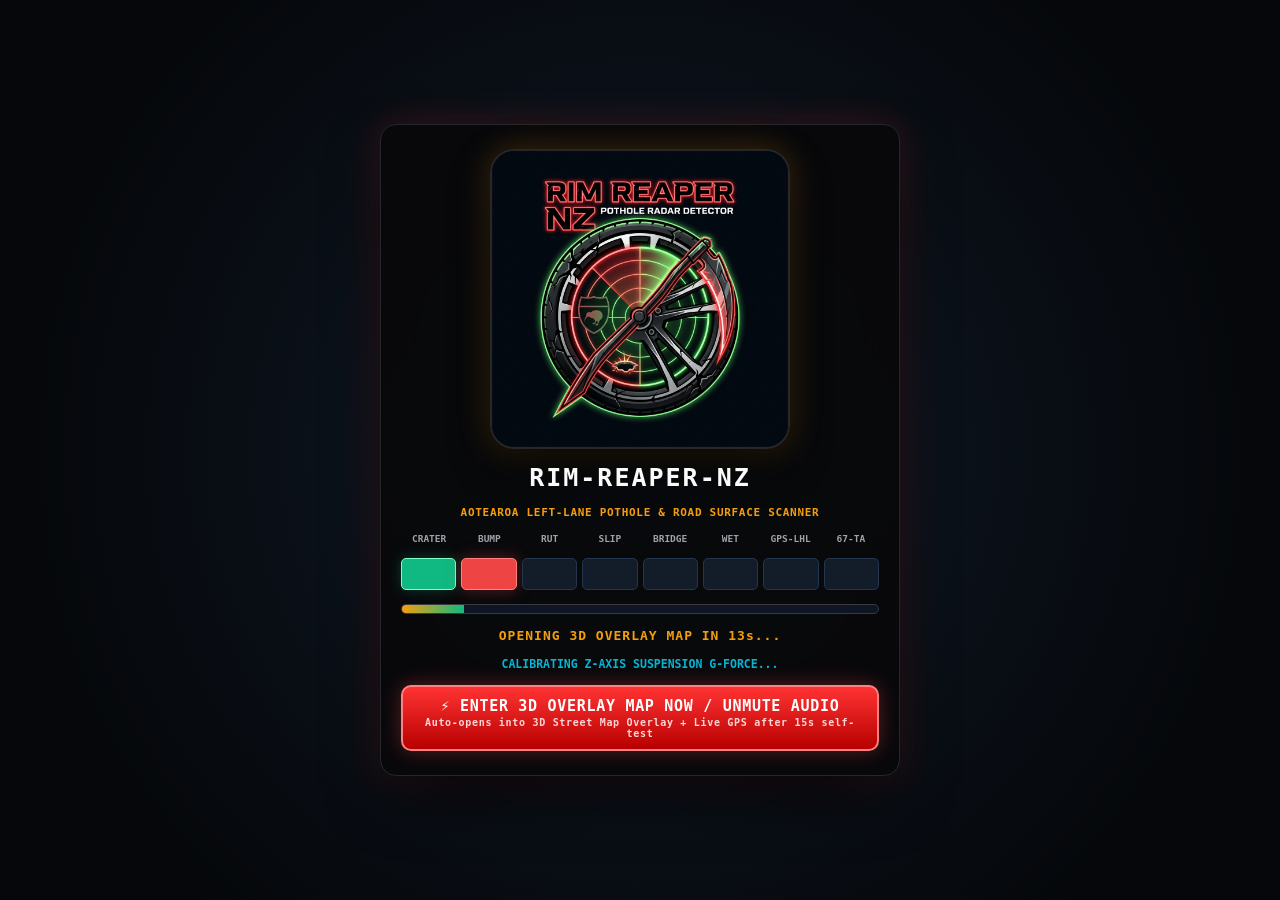
==== index.html @ 1e5f8c8e "Redesign: shadcn/ui theme, 3D street map overlay, enlarged splash logo, offline QR sharing, and Andr" ====
<!DOCTYPE html>
<html lang="en-NZ">
<head>
  <meta charset="UTF-8" />
  <meta name="viewport" content="width=device-width, initial-scale=1.0, maximum-scale=1.0, user-scalable=no, viewport-fit=cover" />
  <meta name="theme-color" content="#09090b" />
  <meta name="mobile-web-app-capable" content="yes" />
  <meta name="apple-mobile-web-app-capable" content="yes" />
  <meta name="apple-mobile-web-app-status-bar-style" content="black-translucent" />
  <meta name="format-detection" content="telephone=no" />
  <title>Rim-Reaper-NZ — NZ Pothole Radar Detector &amp; Council/NZTA Suite</title>
  <link rel="icon" type="image/jpeg" href="./logo.jpg" />
  <link rel="apple-touch-icon" href="./logo.jpg" />
  <link rel="manifest" href="./manifest.json" />
  <link rel="stylesheet" href="https://unpkg.com/leaflet@1.9.4/dist/leaflet.css" crossorigin="" />
  <link rel="stylesheet" href="./css/styles.css?v=2.2.0" />
</head>
<body>
  <!-- Hidden Rear Smartphone Camera Input for Instant Pothole Evidence Capture -->
  <input type="file" id="camera-file-input" accept="image/*" capture="environment" style="display:none;" />

  <!-- Floating Mobile Toast Notification -->
  <div id="floating-toast" class="floating-toast" role="status" aria-live="polite"></div>

  <!-- AUTOMATIC 15-SECOND POTHOLE SCANNER LOGO 1 SPLASH SCREEN & AUDIO BOOTUP -->
  <div id="boot-splash-screen" class="boot-splash-overlay" role="dialog" aria-label="Rim-Reaper-NZ Pothole Scanner Startup">
    <div class="boot-splash-card">
      <img id="splash-logo-img" src="./logo.jpg" alt="Rim-Reaper-NZ Splash Logo" class="boot-splash-logo" />
      <h1 class="boot-splash-title">RIM-REAPER-NZ</h1>
      <div class="boot-splash-sub">AOTEAROA LEFT-LANE POTHOLE &amp; ROAD SURFACE SCANNER</div>

      <div class="splash-channel-labels">
        <span>CRATER</span>
        <span>BUMP</span>
        <span>RUT</span>
        <span>SLIP</span>
        <span>BRIDGE</span>
        <span>WET</span>
        <span>GPS-LHL</span>
        <span>67-TA</span>
      </div>
      <div class="splash-led-bar">
        <div id="splash-seg-CRATER" class="splash-led-seg"></div>
        <div id="splash-seg-BUMP" class="splash-led-seg"></div>
        <div id="splash-seg-RUT" class="splash-led-seg"></div>
        <div id="splash-seg-SLIP" class="splash-led-seg"></div>
        <div id="splash-seg-BRIDGE" class="splash-led-seg"></div>
        <div id="splash-seg-WET" class="splash-led-seg"></div>
        <div id="splash-seg-GPS" class="splash-led-seg"></div>
        <div id="splash-seg-NZTA" class="splash-led-seg"></div>
      </div>

      <div class="splash-progress-track">
        <div id="splash-progress-fill" class="splash-progress-fill"></div>
      </div>
      <div id="splash-countdown-text" class="splash-countdown-text">OPENING 3D OVERLAY MAP IN 15s...</div>
      <div id="splash-status-text" class="splash-status-text">CHECKING RIM-BENDER CRATER SENSOR...</div>

      <button id="btn-splash-boot" type="button" class="btn-giant-log splash-boot-btn">
        <span>⚡ ENTER 3D OVERLAY MAP NOW / UNMUTE AUDIO</span>
        <span class="btn-giant-sub">Auto-opens into 3D Street Map Overlay + Live GPS after 15s self-test</span>
      </button>
    </div>
  </div>

  <!-- ⚙️ SETTINGS & CONTROLS BOTTOM SHEET (All Secondary Controls in ≤2 Taps) -->
  <div id="settings-sheet-modal" class="settings-sheet-modal" role="dialog" aria-label="Scanner Settings &amp; Telemetry">
    <div id="settings-sheet-backdrop" class="settings-sheet-backdrop"></div>
    <div class="settings-sheet-panel">
      <div class="card-header">
        <span class="card-title">⚙️ RIM-REAPER-NZ SETTINGS, SOUND &amp; TELEMETRY</span>
        <button id="btn-close-settings" class="btn btn-primary">✕ CLOSE</button>
      </div>

      <div class="settings-sheet-grid">
        <!-- 1. Sound, Haptics & Voice -->
        <div class="nz-lane-diagram">
          <span class="hud-metric-label" style="color:var(--accent-cyan);">SOUND, HAPTICS &amp; HANDS-FREE</span>
          <div class="control-row" style="flex-wrap:wrap;">
            <button id="btn-mute-audio" class="btn">🔊 AUDIO ON</button>
            <button id="btn-haptic-mode" class="btn">📳 HAPTIC+AUDIO</button>
            <button id="btn-voice-trigger" class="btn">🎙️ VOICE LOG</button>
            <button id="btn-boot-sweep" class="btn btn-amber">⚡ REPLAY BOOT</button>
          </div>
        </div>

        <!-- 2. Vehicle Profile, Wheel Track & Display Theme -->
        <div class="nz-lane-diagram">
          <span class="hud-metric-label" style="color:var(--accent-green);">VEHICLE, NZ LEFT-LANE TRACK &amp; DISPLAY</span>
          <div class="control-row">
            <select id="vehicle-profile-select" class="input-field" title="Vehicle Suspension Profile">
              <option value="Car">🚗 Standard Car (2.2G)</option>
              <option value="4WD/Ute">🛻 4WD / Dual-Cab Ute (2.6G)</option>
              <option value="Motorcycle/EV">🏍️ Motorcycle / EV (1.7G)</option>
              <option value="Heavy Truck">🚛 Heavy Truck / Camper (2.9G)</option>
            </select>
            <select id="theme-select" class="input-field" title="HUD Display Palette">
              <option value="default">🖥️ OLED Default</option>
              <option value="theme-night-red">🔴 Night-Vision Red</option>
              <option value="theme-amber-v1">🟠 Valentine-1 Amber</option>
              <option value="theme-colorblind">🔵 Colour-Blind Safe</option>
            </select>
          </div>
          <div class="wheel-track-selector">
            <button class="track-btn active" data-track="Left Wheel Track (Verge Side)">LEFT WHEEL (VERGE)</button>
            <button class="track-btn" data-track="Center Lane">CENTER TRACK</button>
            <button class="track-btn" data-track="Right Wheel Track (Centerline Side)">RIGHT WHEEL (LINE)</button>
          </div>
          <div class="control-row" style="justify-content:space-between;flex-wrap:wrap;font-size:11px;font-family:var(--font-mono);">
            <label class="nowrap"><input type="checkbox" id="chk-gravel-suppress" /> Suppress Gravel</label>
            <label class="nowrap"><input type="checkbox" id="chk-holiday-preset" /> Holiday Toll Preset</label>
            <button id="btn-copilot-toggle" class="btn">CO-PILOT: LOCKED</button>
            <button id="btn-lang-toggle" class="btn">🌐 EN / MĀORI</button>
          </div>
        </div>

        <!-- 3. Test Drive Simulator & Quick Defaults -->
        <div class="nz-lane-diagram">
          <span class="hud-metric-label" style="color:var(--accent-amber);">TEST MODE (NZ HIGHWAY SIMULATOR) &amp; LOG DEFAULTS</span>
          <div class="control-row">
            <select id="sim-corridor-select" class="input-field">
              <option value="SH1-DOME">SH1 Dome Valley (Swiss Cheese Cluster)</option>
              <option value="SH1-DESERT">SH1 Desert Road Summit (Southbound)</option>
              <option value="SH73-OTIRA">SH73 Otira Viaduct / Arthur’s Pass</option>
              <option value="SH2-REMUTAKA">SH2 Remutaka Hill Descent</option>
            </select>
            <button id="btn-sim-drive" class="btn btn-success">▶ SIMULATE NZ DRIVE</button>
          </div>
          <div class="control-row">
            <select id="quick-hazard-type" class="input-field">
              <option value="Pothole">Default: Pothole Crater</option>
              <option value="Slip / Washout / Dropout">Default: Slip / Dropout</option>
              <option value="Cycleway / Shoulder">Default: Cycleway / Shoulder</option>
              <option value="Bridge Deck Defect">Default: One-Lane / Bridge Deck</option>
            </select>
            <select id="quick-road-type" class="input-field">
              <option value="State Highway">State Highway (NZTA)</option>
              <option value="Local Sealed Road">Local Council Sealed</option>
              <option value="Bridge Deck">Bridge / Viaduct Deck</option>
              <option value="Unsealed Gravel Road">Unsealed Metal / Gravel</option>
            </select>
          </div>
          <label class="nowrap" style="font-size:11px;font-family:var(--font-mono);color:var(--accent-cyan);">
            <input type="checkbox" id="quick-wet-flag" checked /> 🌧️ Flag as Wet-Weather / Water-Filled Invisible Crater
          </label>
        </div>

        <!-- 4. Live Telemetry Readout & Session Stats -->
        <div class="nz-lane-diagram">
          <span class="hud-metric-label" style="color:var(--accent-green);">LIVE TELEMETRY &amp; SESSION STATS</span>
          <div class="telemetry-grid">
            <div class="hud-metric-box">
              <span class="hud-metric-label">SPEED / HEADING</span>
              <span class="hud-metric-value" style="font-size:14px;"><span id="sheet-speed-val">0 km/h</span> • <span id="sheet-heading-val">345° NNW</span></span>
            </div>
            <div class="hud-metric-box">
              <span class="hud-metric-label">WGS84 / G-FORCE</span>
              <span class="hud-metric-value" style="font-size:13px;"><span id="sheet-coords-val">-36.8485, 174.7633</span> (<span id="sheet-gforce-val">1.00 G</span>)</span>
            </div>
            <div class="hud-metric-box">
              <span class="hud-metric-label">CORRIDOR &amp; RAMM</span>
              <span id="sheet-road-badge" class="hud-metric-value" style="font-size:12px;color:var(--accent-cyan);">Locating...</span>
            </div>
            <div class="hud-metric-box">
              <span class="hud-metric-label">AUTHORITY</span>
              <span id="sheet-council-badge" class="hud-metric-value" style="font-size:12px;color:var(--accent-amber);">Waka Kotahi NZTA</span>
            </div>
          </div>
          <div class="telemetry-grid" style="grid-template-columns:repeat(3,1fr);">
            <div class="hud-metric-box">
              <span class="hud-metric-label">KM SCANNED</span>
              <span id="sheet-stat-km" class="hud-metric-value" style="font-size:14px;color:var(--accent-cyan);">428.6 km</span>
            </div>
            <div class="hud-metric-box">
              <span class="hud-metric-label">ACTIVE LOGS</span>
              <span id="sheet-stat-logged" class="hud-metric-value" style="font-size:14px;color:var(--accent-amber);">11</span>
            </div>
            <div class="hud-metric-box">
              <span class="hud-metric-label">FIXED</span>
              <span id="sheet-stat-fixed" class="hud-metric-value" style="font-size:14px;color:var(--accent-green);">1</span>
            </div>
          </div>
        </div>
      </div>
    </div>
  </div>

  <div class="app-shell">
    <!-- TOP HEADER BAR -->
    <header class="top-bar">
      <div class="brand-cluster">
        <img id="app-brand-logo" src="./logo.jpg" alt="Rim-Reaper-NZ Logo" class="brand-logo-img" />
        <div class="brand-title">RIM-REAPER-NZ</div>
      </div>

      <!-- Desktop Pothole Channel Matrix (>=1200px) -->
      <div class="band-matrix" aria-label="Pothole Scanner Hazard Channels">
        <span id="band-CRATER" class="band-pill active-danger">CRATER</span>
        <span id="band-BUMP" class="band-pill">BUMP</span>
        <span id="band-RUT" class="band-pill">RUT</span>
        <span id="band-SLIP" class="band-pill">SLIP</span>
        <span id="band-BRIDGE" class="band-pill">BRIDGE</span>
        <span id="band-WET" class="band-pill">WET</span>
        <span id="band-GPS" class="band-pill active-ok">GPS-LHL</span>
        <span id="band-NZTA" class="band-pill active-ok">NZTA/67TA</span>
        <span id="freeze-lock-badge" class="band-pill">UNLOCKED</span>
      </div>

      <div class="top-controls">
        <a id="btn-https-switch" href="https://mrmegatronix.github.io/Rim-Reaper-NZ/" class="btn btn-amber" style="display:none;text-decoration:none;" title="Switch to HTTPS for Live Mobile GPS">🔒 HTTPS GPS</a>
        <button id="btn-install-pwa" class="btn btn-success" style="display:none;" title="Install Rim-Reaper-NZ to Phone Home Screen">📲 INSTALL</button>
        <nav class="nav-tabs" role="tablist">
          <button id="tab-radar" class="nav-tab active" role="tab">1. DRIVE</button>
          <button id="tab-review" class="nav-tab" role="tab">2. LOG</button>
          <button id="tab-planner" class="nav-tab" role="tab">3. ROUTE</button>
          <button id="tab-council" class="nav-tab" role="tab">4. REPORT</button>
        </nav>
        <button id="btn-open-share" class="btn btn-amber" title="Share App via Offline QR Code">📲 SHARE</button>
        <button id="btn-open-settings" class="btn" title="Open Settings, Sound, Simulator &amp; Telemetry">⚙️</button>
        <div class="hud-clock live-clock-target" aria-label="Digital Clock">20<span class="blink-colon">:</span>00<span class="blink-colon">:</span>00</div>
      </div>
    </header>

    <!-- MAIN STAGE: 4 MODES (1. DRIVE, 2. LOG, 3. ROUTE, 4. REPORT) -->
    <main class="main-stage">
      <!-- ====================================================================
           VIEW 1: DRIVE (Minimal 3-Zone HUD by default; Side Panels on >=1200px)
           ==================================================================== -->
      <section id="view-radar" class="view-panel active-view" aria-label="Driving Radar Mode">
        <!-- Desktop Left Side Panel (>=1200px only) -->
        <div class="panel-card radar-side-panel">
          <div class="card-header">
            <span class="card-title">NZ LEFT-LANE TELEMETRY</span>
            <div class="speed-limit-disc" id="hud-speed-limit" title="Corridor Speed Limit">100</div>
          </div>

          <div class="telemetry-grid">
            <div class="hud-metric-box">
              <span class="hud-metric-label">GROUND SPEED (KM/H)</span>
              <span class="hud-metric-value" id="hud-speed-val" style="color:var(--accent-green);font-size:26px;">0</span>
            </div>
            <div class="hud-metric-box">
              <span class="hud-metric-label">COMPASS BEARING</span>
              <span class="hud-metric-value" id="hud-heading-val">345° NNW</span>
            </div>
            <div class="hud-metric-box">
              <span class="hud-metric-label">WGS84 GPS FIX</span>
              <span class="hud-metric-value" id="hud-coords-val" style="font-size:13px;">-36.8485, 174.7633</span>
            </div>
            <div class="hud-metric-box">
              <span class="hud-metric-label">Z-AXIS IMPULSE</span>
              <span class="hud-metric-value" id="hud-gforce-val" style="font-size:15px;color:var(--accent-amber);">1.00 G</span>
            </div>
          </div>

          <div class="nz-lane-diagram">
            <div class="control-row" style="justify-content:space-between;">
              <span class="hud-metric-label" style="color:var(--accent-green);">KEEP-LEFT NZ VECTOR</span>
              <span id="hud-lane-vector" class="status-pill stat-fixed">NNW-Bound Left-Hand Lane (LHL)</span>
            </div>
            <div class="carriageway-visual">
              <div class="lane-half lane-left-nz">
                <span>▲ NZ LEFT LANE (ACTIVE)</span>
                <span style="font-size:9px;opacity:0.85;">Alerts Armed (±45° Cone)</span>
              </div>
              <div class="lane-centerline"></div>
              <div class="lane-half lane-right-opposing">
                <span>▼ OPPOSING LANE</span>
                <span style="font-size:9px;">Auto-Filtered Out</span>
              </div>
            </div>
            <div class="hud-metric-label" id="hud-divided-flag" style="color:var(--accent-cyan);">
              SINGLE CARRIAGEWAY (±45° DIRECTIONAL FILTER ACTIVE)
            </div>
          </div>

          <div class="hud-metric-box">
            <span class="hud-metric-label">ACTIVE CORRIDOR &amp; RAMM STATION</span>
            <span class="hud-metric-value" id="hud-road-badge" style="font-size:13px;color:var(--accent-cyan);">Locating...</span>
            <span class="hud-metric-label" id="hud-council-badge" style="color:var(--accent-amber);margin-top:2px;">Waka Kotahi NZ Transport Agency</span>
          </div>
        </div>

        <!-- Center 3-Zone Driving HUD (Default Full Screen on Mobile & Tablet) -->
        <div class="radar-center-column">
          <!-- ZONE 1: Top Speed, Heading & Geiger Proximity Bar -->
          <div id="geiger-banner" class="geiger-alert-banner">
            <div class="geiger-top-row">
              <div class="control-row" style="gap:8px;min-width:0;">
                <span id="minimal-speed-pill" class="minimal-hud-speed"><span id="min-speed-num">0</span> <small>KM/H</small></span>
                <span id="minimal-heading-pill" class="minimal-hud-heading">345° NNW • LEFT LANE</span>
                <span id="geiger-zone-title" class="geiger-zone-title">POTHOLE SCANNER ACTIVE</span>
              </div>
              <span id="geiger-distance-readout" class="geiger-distance-readout">CLEAR</span>
            </div>
            <div class="geiger-bars">
              <div id="geiger-seg-1" class="geiger-seg lit-green"></div>
              <div id="geiger-seg-2" class="geiger-seg lit-green"></div>
              <div id="geiger-seg-3" class="geiger-seg"></div>
              <div id="geiger-seg-4" class="geiger-seg"></div>
              <div id="geiger-seg-5" class="geiger-seg"></div>
              <div id="geiger-seg-6" class="geiger-seg"></div>
              <div id="geiger-seg-7" class="geiger-seg"></div>
              <div id="geiger-seg-8" class="geiger-seg"></div>
              <div id="geiger-seg-9" class="geiger-seg"></div>
              <div id="geiger-seg-10" class="geiger-seg"></div>
            </div>
            <div class="control-row" style="justify-content:space-between;">
              <span id="geiger-detail-line" class="hud-metric-label" style="color:var(--text-secondary);">
                Scanning NZ Keep-Left Lane (±45° cone) • Opposite-lane potholes suppressed
              </span>
              <span id="hud-accuracy-val" class="hud-metric-label" style="color:var(--accent-green);">±4.1m</span>
            </div>
          </div>

          <!-- ZONE 2: Middle Interactive Map / 3D Lane with Single Location Bar + Corner View Toggle -->
          <div id="radar-display-split" class="radar-scope-wrapper mode-3d-overlay">
            <div id="map-device-location-bar" class="map-location-overlay" title="Tap to re-locate device GPS">
              <span id="map-loc-dot" class="loc-pulse-dot"></span>
              <span id="map-loc-text" class="nowrap">📍 LOCATING DEVICE...</span>
            </div>
            <button id="btn-cycle-view" class="btn btn-amber map-corner-toggle" title="Cycle 3D Overlay / Split / Map / 3D Lane">🎯 3D OVERLAY</button>

            <div id="radar-live-map" class="leaflet-hud-map" aria-label="Live NZ Pothole Road Map"></div>
            <div id="radar-canvas-pane" class="radar-canvas-pane">
              <canvas id="radar-canvas"></canvas>
            </div>

            <!-- 4-Second Pass-By Verification Banner -->
            <div id="passby-banner" class="passby-banner">
              <span id="passby-label" class="nowrap" style="font-family:var(--font-mono);font-size:12px;font-weight:800;color:var(--accent-cyan);">
                PASSING POTHOLE: STILL THERE OR FIXED?
              </span>
              <div class="control-row">
                <button id="btn-passby-still" class="btn btn-amber">⚠️ STILL THERE (+1)</button>
                <button id="btn-passby-fixed" class="btn btn-success">✅ FIXED</button>
              </div>
            </div>
          </div>

          <!-- ZONE 3: Bottom Giant 1-Tap Pothole Logger + Compact Action Strip -->
          <div class="one-tap-zone">
            <button id="btn-log-rim" class="btn-giant-log">
              <span id="btn-giant-title">💥 TAP TO LOG POTHOLE (LEFT LANE)</span>
              <span id="btn-giant-sub" class="btn-giant-sub">1.75s Reaction Lookback • Auto-Deduplicates ≤8m • NZ Left-Hand Lane</span>
            </button>
            <button id="btn-log-bump" class="btn-secondary-log" title="Log Moderate Bump / Rut">
              <span>⚠️ BUMP</span>
            </button>
            <button id="btn-log-slip" class="btn-secondary-log" style="color:var(--accent-cyan);border-color:var(--accent-cyan);" title="Log Slip / Washout / Dropout">
              <span>⛰️ SLIP</span>
            </button>
            <button id="btn-camera-hud" class="btn-secondary-log" style="color:var(--accent-green);border-color:var(--accent-green);" title="Snap Rear Camera Photo &amp; Log">
              <span>📷 PHOTO</span>
            </button>
            <button id="btn-drive-settings" class="btn-secondary-log" style="color:var(--text-primary);border-color:var(--border-bright);" title="Open Settings, Sim &amp; Sound">
              <span>⚙️ MORE</span>
            </button>
          </div>
        </div>

        <!-- Desktop Right Side Panel (>=1200px only) -->
        <div class="panel-card radar-side-panel">
          <div class="card-header">
            <span class="card-title">APPROACHING CORRIDOR FEED</span>
          </div>

          <div class="table-scroll">
            <table>
              <thead>
                <tr>
                  <th style="width:24%;">SEVERITY</th>
                  <th style="width:32%;">CORRIDOR</th>
                  <th style="width:18%;">TRACK</th>
                  <th style="width:13%;">DIST</th>
                  <th style="width:13%;">CONF</th>
                </tr>
              </thead>
              <tbody id="approaching-tbody"></tbody>
            </table>
          </div>

          <div class="telemetry-grid" style="grid-template-columns:repeat(3,1fr);">
            <div class="hud-metric-box">
              <span class="hud-metric-label">KM SCANNED</span>
              <span id="stat-km" class="hud-metric-value" style="font-size:14px;color:var(--accent-cyan);">428.6 km</span>
            </div>
            <div class="hud-metric-box">
              <span class="hud-metric-label">ACTIVE LOGS</span>
              <span id="stat-logged" class="hud-metric-value" style="font-size:14px;color:var(--accent-amber);">11</span>
            </div>
            <div class="hud-metric-box">
              <span class="hud-metric-label">FIXED</span>
              <span id="stat-fixed" class="hud-metric-value" style="font-size:14px;color:var(--accent-green);">1</span>
            </div>
          </div>
        </div>
      </section>

      <!-- ====================================================================
           VIEW 2: LOG (Interactive NZ Map, SLA Table, Photo Sizing & Manual Entry)
           ==================================================================== -->
      <section id="view-review" class="view-panel" aria-label="Review and Manual Input Mode">
        <div class="panel-card">
          <div class="card-header">
            <span class="card-title">NZ POTHOLE MAP &amp; COUNCIL SLA TRACKER</span>
            <select id="review-filter-select" class="input-field" style="width:185px;">
              <option value="ALL">Filter: All NZ Hazards</option>
              <option value="SH">Waka Kotahi State Highways</option>
              <option value="LOCAL">67 Local Councils Only</option>
              <option value="RIM">Rim Benders Only</option>
              <option value="UNREPORTED">Unreported Only</option>
            </select>
          </div>

          <div id="review-nz-map" class="secondary-leaflet-map" aria-label="New Zealand Hazard Review Map"></div>

          <div class="table-scroll">
            <table>
              <thead>
                <tr>
                  <th style="width:11%;">ID</th>
                  <th style="width:12%;">SEVERITY</th>
                  <th style="width:20%;">ROAD / SH</th>
                  <th style="width:18%;">NZ LEFT LANE</th>
                  <th style="width:13%;">RAMM RS/RP</th>
                  <th style="width:14%;">AUTHORITY</th>
                  <th style="width:12%;">SLA STATUS</th>
                  <th style="width:14%;">ACTION</th>
                </tr>
              </thead>
              <tbody id="review-table-body"></tbody>
            </table>
          </div>
        </div>

        <div class="panel-card">
          <div class="card-header">
            <span class="card-title">CAMERA EVIDENCE &amp; MANUAL ENTRY</span>
            <button id="btn-camera-review" class="btn btn-primary">📷 SNAP PHOTO</button>
          </div>

          <div id="review-photo-box" style="display:none;align-items:center;gap:10px;background:#08101a;padding:8px;border-radius:8px;border:1px solid var(--accent-cyan);">
            <img id="review-photo-preview" src="" alt="Captured Pothole Evidence" style="width:76px;height:56px;object-fit:cover;border-radius:6px;border:1px solid #fff;" />
            <div style="font-family:var(--font-mono);font-size:11px;color:var(--accent-green);">
              ✅ REAR CAMERA PHOTO ATTACHED
            </div>
          </div>

          <div class="nz-lane-diagram">
            <span class="hud-metric-label" style="color:var(--accent-amber);">PHOTO REFERENCE SCALE ESTIMATOR</span>
            <div class="control-row">
              <select id="scale-ref-type" class="input-field">
                <option value="100">NZ White Edge Line Width (100 mm)</option>
                <option value="26.5">NZ $2 Coin Diameter (26.5 mm)</option>
                <option value="300">Size 10 Work Boot Length (300 mm)</option>
                <option value="215">215mm Car Tyre Tread Width</option>
              </select>
              <input id="scale-multiplier" type="number" step="0.5" value="6.0" class="input-field" style="width:95px;" title="Crater width as multiple of reference object" />
              <button id="btn-calc-scale" class="btn btn-amber">📏 ESTIMATE</button>
            </div>
          </div>

          <div class="telemetry-grid">
            <div>
              <label class="hud-metric-label">ROAD NAME OR STATE HIGHWAY</label>
              <input id="man-road" class="input-field" value="SH1 Waikato Expressway (Northbound)" />
            </div>
            <div>
              <label class="hud-metric-label">TRAVEL HEADING (0°–360°)</label>
              <input id="man-heading" type="number" class="input-field" value="340" />
            </div>
            <div>
              <label class="hud-metric-label">LATITUDE (CLICK MAP OR TYPE)</label>
              <input id="man-lat" type="number" step="0.0001" class="input-field" value="-37.5520" />
            </div>
            <div>
              <label class="hud-metric-label">LONGITUDE (CLICK MAP OR TYPE)</label>
              <input id="man-lon" type="number" step="0.0001" class="input-field" value="175.1540" />
            </div>
            <div>
              <label class="hud-metric-label">SEVERITY</label>
              <select id="man-severity" class="input-field">
                <option value="Rim Bender">Rim Bender (Critical)</option>
                <option value="Bump">Bump (Moderate)</option>
                <option value="Ding">Ding (Minor Seal Defect)</option>
              </select>
            </div>
            <div>
              <label class="hud-metric-label">HAZARD CATEGORY</label>
              <select id="man-type" class="input-field">
                <option value="Pothole">Pothole Crater</option>
                <option value="Slip / Washout / Dropout">Slip / Washout / Dropout</option>
                <option value="Cycleway / Shoulder">Cycleway / Shoulder Hazard</option>
                <option value="One-Lane Bridge Defect">One-Lane Bridge / Cattle Stop</option>
              </select>
            </div>
            <div>
              <label class="hud-metric-label">ESTIMATED DIAMETER (CM)</label>
              <input id="man-diam" type="number" class="input-field" value="60" />
            </div>
            <div>
              <label class="hud-metric-label">ESTIMATED DEPTH (CM)</label>
              <input id="man-depth" type="number" class="input-field" value="13" />
            </div>
          </div>

          <div>
            <label class="hud-metric-label">DEFECT DESCRIPTION &amp; LANDMARK NOTES</label>
            <input id="man-notes" class="input-field" value="Deep left wheel track blowout 150m north of culvert marker." />
          </div>

          <button id="btn-manual-save" class="btn btn-primary" style="padding:10px;">
            💾 SAVE HAZARD TO OFFLINE DB &amp; RESOLVE NZ COUNCIL / RAMM
          </button>
        </div>
      </section>

      <!-- ====================================================================
           VIEW 3: ROUTE (Trip Corridor Scanner & Dashcam .SRT Exporter)
           ==================================================================== -->
      <section id="view-planner" class="view-panel" aria-label="Trip Corridor Scanner">
        <div class="panel-card">
          <div class="card-header">
            <span class="card-title">NZ TRIP CORRIDOR SCANNER</span>
          </div>

          <div>
            <label class="hud-metric-label">ORIGIN TOWN / CITY (GAZETTEER)</label>
            <select id="trip-origin-select" class="input-field"></select>
          </div>

          <div>
            <label class="hud-metric-label">DESTINATION TOWN / CITY (GAZETTEER)</label>
            <select id="trip-dest-select" class="input-field"></select>
          </div>

          <button id="btn-scan-corridor" class="btn btn-primary" style="padding:10px;">
            🔍 SCAN ROUTE CORRIDOR FOR POTHOLES &amp; SLIPS
          </button>

          <div class="telemetry-grid">
            <div class="hud-metric-box">
              <span class="hud-metric-label">CORRIDOR VECTOR</span>
              <span id="trip-summary-dist" class="hud-metric-value" style="font-size:15px;">134.2 km (SSE)</span>
            </div>
            <div class="hud-metric-box">
              <span class="hud-metric-label">TOTAL HAZARDS</span>
              <span id="trip-summary-total" class="hud-metric-value" style="font-size:15px;color:var(--accent-amber);">4 Hazards</span>
            </div>
            <div class="hud-metric-box">
              <span class="hud-metric-label">CRITICAL CRATERS</span>
              <span id="trip-summary-rim" class="hud-metric-value" style="font-size:15px;color:var(--accent-red);">2 Rim Benders</span>
            </div>
            <div class="hud-metric-box">
              <span class="hud-metric-label">SLIPS / WASHOUTS</span>
              <span id="trip-summary-slips" class="hud-metric-value" style="font-size:15px;color:var(--accent-cyan);">0 Slips</span>
            </div>
          </div>

          <div class="nz-lane-diagram">
            <span class="hud-metric-label" style="color:var(--accent-cyan);">DASHCAM CLIP SUBTITLE OVERLAY (.SRT)</span>
            <button id="btn-export-srt" class="btn btn-success">🎬 EXPORT DASHCAM .SRT SUBTITLE FILE</button>
          </div>
        </div>

        <div class="panel-card">
          <div class="card-header">
            <span class="card-title">TRIP ROUTE CORRIDOR MAP &amp; HAZARD LIST</span>
          </div>

          <div id="planner-nz-map" class="secondary-leaflet-map" aria-label="New Zealand Trip Corridor Map"></div>

          <div class="table-scroll">
            <table>
              <thead>
                <tr>
                  <th style="width:13%;">ID</th>
                  <th style="width:14%;">SEVERITY</th>
                  <th style="width:16%;">CATEGORY</th>
                  <th style="width:23%;">CORRIDOR</th>
                  <th style="width:16%;">NZ LANE SIDE</th>
                  <th style="width:10%;">RAMM</th>
                  <th style="width:8%;">WEATHER</th>
                </tr>
              </thead>
              <tbody id="trip-corridor-tbody"></tbody>
            </table>
          </div>
        </div>
      </section>

      <!-- ====================================================================
           VIEW 4: REPORT (Council/NZTA Email, Claim, OIA, Share & Export Menu)
           ==================================================================== -->
      <section id="view-council" class="view-panel" aria-label="NZ Council and NZTA Export Suite">
        <div class="panel-card">
          <div class="card-header" style="flex-wrap:wrap;">
            <span class="card-title">COUNCIL / NZTA / CLAIM / OIA</span>
            <div class="segmented-control">
              <button class="btn btn-doc-mode active" data-mode="email">📧 Email</button>
              <button class="btn btn-doc-mode" data-mode="claim">🛞 Claim</button>
              <button class="btn btn-doc-mode" data-mode="oia">⚖️ OIA</button>
              <button class="btn btn-doc-mode" data-mode="snap">📱 Snap</button>
            </div>
          </div>

          <pre id="council-export-preview" class="export-preview"></pre>

          <div class="control-row" style="justify-content:space-between;flex-wrap:wrap;">
            <div class="control-row">
              <button id="btn-native-share" class="btn btn-amber">📲 SHARE / COPY</button>
              <button id="btn-send-mailto" class="btn btn-primary">✉️ EMAIL COUNCIL</button>
            </div>
            <details class="export-dropdown">
              <summary class="btn btn-success">⬇ EXPORT DATA ▾</summary>
              <div class="export-dropdown-menu">
                <button id="btn-export-csv" class="btn">📊 Council / NZTA CSV</button>
                <button id="btn-export-geojson" class="btn">🗺️ GIS GeoJSON</button>
                <button id="btn-export-srt-report" class="btn">🎬 Dashcam .SRT</button>
                <button id="btn-backup-db" class="btn">🔐 Offline DB Backup</button>
              </div>
            </details>
          </div>
        </div>

        <!-- Dedicated Offline QR Code Share Card -->
        <div class="panel-card qr-share-card">
          <div class="card-header" style="flex-wrap:wrap;">
            <span class="card-title">📲 SCAN &amp; SHARE RIM-REAPER-NZ (OFFLINE QR CODES)</span>
            <div class="segmented-control" id="qr-target-tabs">
              <button class="btn btn-qr-target active" data-target="pwa">📱 Live App PWA</button>
              <button class="btn btn-qr-target" data-target="remote">🕹️ Passenger Remote</button>
              <button class="btn btn-qr-target" data-target="lan">🌐 Local WiFi / LAN</button>
              <button class="btn btn-qr-target" data-target="repo">💻 GitHub Repo</button>
            </div>
          </div>
          <div class="qr-box-container">
            <div id="qr-code-box" class="qr-code-display"></div>
            <div id="qr-link-text" class="qr-link-readout">https://mrmegatronix.github.io/Rim-Reaper-NZ/</div>
            <div class="control-row" style="flex-wrap:wrap;justify-content:center;gap:8px;">
              <button id="btn-copy-qr-link" class="btn btn-primary">📋 COPY LINK</button>
              <button id="btn-native-share-app" class="btn btn-amber">📲 SHARE APP</button>
            </div>
          </div>
        </div>

        <div class="panel-card">
          <div class="card-header">
            <span class="card-title">NZ COUNCIL &amp; WAKA KOTAHI ACCOUNTABILITY LEAGUE TABLE</span>
          </div>
          <div class="table-scroll">
            <table>
              <thead>
                <tr>
                  <th style="width:8%;">RANK</th>
                  <th style="width:30%;">AUTHORITY (NZTA / 67 COUNCILS)</th>
                  <th style="width:22%;">CONTRACTOR</th>
                  <th style="width:10%;">OPEN</th>
                  <th style="width:10%;">CRIT</th>
                  <th style="width:10%;">FIXED</th>
                  <th style="width:10%;">SLA</th>
                </tr>
              </thead>
              <tbody id="league-table-body"></tbody>
            </table>
          </div>
        </div>
      </section>
    </main>

    <!-- FOOTER STATUS & KEYBOARD NAVIGATION BAR -->
    <footer class="footer-bar">
      <div id="footer-status-msg" class="nowrap">
        SYSTEM READY • 100% OFFLINE PWA • 67 NZ COUNCILS + WAKA KOTAHI NZTA RAMM LOADED
      </div>
      <div class="kbd-hint">
        <span><kbd>←</kbd><kbd>→</kbd> View</span>
        <span><kbd>↑</kbd> Radar Home</span>
        <span><kbd>↓</kbd> Next Corridor</span>
        <span><kbd>Space</kbd> Pause</span>
        <span><kbd>1</kbd>-<kbd>9</kbd> Timer</span>
        <span><kbd>0</kbd> Freeze</span>
        <span><kbd>A</kbd> <a href="admin.html" target="_blank" style="color:var(--accent-cyan);text-decoration:none;">Ops Admin</a></span>
        <span><kbd>R</kbd> <a href="remote.html" target="_blank" style="color:var(--accent-amber);text-decoration:none;">Remote Co-Pilot</a></span>
      </div>
    </footer>
  </div>

  <!-- 📲 QUICK QR SHARE POPUP MODAL -->
  <div id="qr-share-modal" class="qr-modal" role="dialog" aria-label="Share App QR Code">
    <div id="qr-modal-backdrop" class="qr-modal-backdrop"></div>
    <div class="qr-modal-panel">
      <div class="card-header">
        <span class="card-title">📲 SHARE RIM-REAPER-NZ VIA QR CODE</span>
        <button id="btn-close-qr-modal" class="btn">✕</button>
      </div>
      <div class="segmented-control" id="modal-qr-tabs" style="width:100%;justify-content:center;">
        <button class="btn btn-modal-qr active" data-target="pwa">📱 PWA</button>
        <button class="btn btn-modal-qr" data-target="remote">🕹️ Remote</button>
        <button class="btn btn-modal-qr" data-target="lan">🌐 WiFi</button>
        <button class="btn btn-modal-qr" data-target="repo">💻 Repo</button>
      </div>
      <div class="qr-box-container">
        <div id="modal-qr-code-box" class="qr-code-display"></div>
        <div id="modal-qr-link-text" class="qr-link-readout">https://mrmegatronix.github.io/Rim-Reaper-NZ/</div>
        <div class="control-row" style="flex-wrap:wrap;justify-content:center;gap:8px;">
          <button id="btn-modal-copy-link" class="btn btn-primary">📋 COPY LINK</button>
          <button id="btn-modal-share-app" class="btn btn-amber">📲 SHARE LINK</button>
        </div>
      </div>
    </div>
  </div>

  <script src="https://unpkg.com/leaflet@1.9.4/dist/leaflet.js" crossorigin=""></script>
  <script src="./js/qrcode.min.js?v=2.2.0"></script>
  <script src="./js/nz-councils.js?v=2.2.0"></script>
  <script src="./js/db.js?v=2.2.0"></script>
  <script src="./js/audio-radar.js?v=2.2.0"></script>
  <script src="./js/geo-lane.js?v=2.2.0"></script>
  <script src="./js/ui-core.js?v=2.2.0"></script>
  <script src="./js/maps.js?v=2.2.0"></script>
  <script src="./js/drive.js?v=2.2.0"></script>
  <script src="./js/log.js?v=2.2.0"></script>
  <script src="./js/report.js?v=2.2.0"></script>
  <script src="./js/app.js?v=2.2.0"></script>
</body>
</html>
---- css/styles.css ----
/* ==========================================================================
   Rim-Reaper-NZ — Mobile-First + 1080p OLED HUD Stylesheet
   Rules Enforced:
   - Blinking clock colons (.blink-colon)
   - Zero text overspill or ugly line wrapping (nowrap + ellipsis)
   - Default minimal 3-zone Drive HUD; desktop side panels >= 1200px
   ========================================================================== */

:root {
  /* shadcn/ui zinc dark tokens */
  --background: 240 10% 3.9%;
  --foreground: 0 0% 98%;
  --card: 240 10% 3.9%;
  --card-foreground: 0 0% 98%;
  --popover: 240 10% 3.9%;
  --popover-foreground: 0 0% 98%;
  --primary: 0 0% 98%;
  --primary-foreground: 240 5.9% 10%;
  --secondary: 240 3.7% 15.9%;
  --secondary-foreground: 0 0% 98%;
  --muted: 240 3.7% 15.9%;
  --muted-foreground: 240 5% 64.9%;
  --accent: 240 3.7% 15.9%;
  --accent-foreground: 0 0% 98%;
  --destructive: 0 84.2% 60.2%;
  --destructive-foreground: 0 0% 98%;
  --border: 240 3.7% 15.9%;
  --input: 240 3.7% 15.9%;
  --ring: 240 4.9% 83.9%;
  --radius: 0.5rem;
  --radius-lg: 0.75rem;
  --radius-xl: 1rem;

  --bg-void: hsl(var(--background));
  --bg-panel: hsl(240 5.9% 6%);
  --bg-card: hsl(240 5.9% 10%);
  --bg-elevated: hsl(240 3.7% 15.9%);
  --border-dim: hsl(var(--border));
  --border-bright: hsl(240 3.7% 24%);

  --text-primary: hsl(var(--foreground));
  --text-secondary: hsl(var(--muted-foreground));
  --text-muted: hsl(240 5% 48%);

  /* High-visibility radar alert accents */
  --accent-red: #ef4444;
  --accent-red-glow: rgba(239, 68, 68, 0.35);
  --accent-amber: #f59e0b;
  --accent-amber-glow: rgba(245, 158, 11, 0.3);
  --accent-green: #10b981;
  --accent-green-glow: rgba(16, 185, 129, 0.28);
  --accent-cyan: #06b6d4;
  --accent-purple: #8b5cf6;

  --font-mono: 'JetBrains Mono', 'Fira Code', 'Consolas', monospace;
  --font-sans: 'Inter', -apple-system, BlinkMacSystemFont, 'Segoe UI', Roboto, sans-serif;
}

body.theme-night-red {
  --background: 0 100% 2%;
  --foreground: 0 100% 65%;
  --card: 0 90% 4%;
  --border: 0 80% 18%;
  --bg-void: #050000;
  --bg-panel: #0d0202;
  --bg-card: #160404;
  --bg-elevated: #210707;
  --border-dim: #3b0a0a;
  --border-bright: #661111;
  --text-primary: #ff3b3b;
  --text-secondary: #cc2929;
  --text-muted: #881818;
  --accent-green: #ff3b3b;
  --accent-cyan: #ff5555;
  --accent-amber: #ff2222;
}

body.theme-amber-v1 {
  --bg-void: #060400;
  --bg-panel: #100b02;
  --bg-card: #1a1204;
  --bg-elevated: #261a06;
  --border-dim: #45300b;
  --border-bright: #785312;
  --text-primary: #ffb700;
  --text-secondary: #d99b00;
  --text-muted: #8c6400;
  --accent-green: #ffb700;
  --accent-cyan: #ffd04d;
}

body.theme-colorblind {
  --accent-red: #ff5500;
  --accent-amber: #f0e442;
  --accent-green: #009e73;
  --accent-cyan: #56b4e9;
}

* {
  box-sizing: border-box;
  margin: 0;
  padding: 0;
}

html,
body {
  width: 100vw;
  height: 100dvh;
  overflow: hidden;
  overscroll-behavior: none;
  background-color: var(--bg-void);
  color: var(--text-primary);
  font-family: var(--font-sans);
  -webkit-font-smoothing: antialiased;
  user-select: none;
}

/* Mandatory Blinking Clock Colon Animation */
@keyframes colonBlink {
  0%, 49% { opacity: 1; }
  50%, 100% { opacity: 0.12; }
}

.blink-colon {
  display: inline-block;
  animation: colonBlink 1s steps(2, start) infinite;
  font-weight: 800;
  color: var(--accent-cyan);
  margin: 0 1px;
}

/* Prevent Ugly Text Wrapping Anywhere */
.nowrap,
.badge,
.hud-metric-label,
.hud-metric-value,
.band-pill,
.nav-tab,
.btn,
th,
td,
h1,
h2,
h3,
.status-pill,
.geiger-zone-title,
.geiger-distance-readout {
  white-space: nowrap;
  overflow: hidden;
  text-overflow: ellipsis;
}

/* Floating Mobile Toast */
.floating-toast {
  position: fixed;
  top: 56px;
  left: 50%;
  transform: translateX(-50%) translateY(-10px);
  background: rgba(11, 18, 28, 0.96);
  border: 1.5px solid var(--accent-amber);
  color: var(--accent-amber);
  font-family: var(--font-mono);
  font-size: 11.5px;
  font-weight: 800;
  padding: 7px 14px;
  border-radius: 8px;
  max-width: 92vw;
  white-space: nowrap;
  overflow: hidden;
  text-overflow: ellipsis;
  z-index: 4000;
  opacity: 0;
  pointer-events: none;
  transition: opacity 0.2s ease, transform 0.2s ease;
  box-shadow: 0 6px 24px rgba(0, 0, 0, 0.75);
}

.floating-toast.visible {
  opacity: 1;
  transform: translateX(-50%) translateY(0);
}

/* ==========================================================================
   Logo 1 Splash Screen & Hardware Pothole Scanner Self-Test Overlay
   ========================================================================== */
.boot-splash-overlay {
  position: fixed;
  inset: 0;
  width: 100vw;
  height: 100dvh;
  background: radial-gradient(circle at center, #111b29 0%, #05070a 80%);
  z-index: 9999;
  display: flex;
  align-items: center;
  justify-content: center;
  padding: 16px;
  transition: opacity 0.45s ease, visibility 0.45s ease;
}

.boot-splash-overlay.hidden-splash {
  opacity: 0;
  visibility: hidden;
  pointer-events: none;
}

.boot-splash-card {
  width: 100%;
  max-width: 520px;
  background: hsl(var(--card) / 0.95);
  backdrop-filter: blur(20px);
  -webkit-backdrop-filter: blur(20px);
  border: 1px solid hsl(var(--border));
  border-radius: var(--radius-xl);
  padding: 24px 20px;
  display: flex;
  flex-direction: column;
  align-items: center;
  gap: 14px;
  box-shadow: 0 25px 65px -15px rgba(0, 0, 0, 0.9), 0 0 40px rgba(239, 68, 68, 0.2);
  text-align: center;
}

.boot-splash-logo {
  width: clamp(210px, 58vw, 300px);
  height: clamp(210px, 58vw, 300px);
  border-radius: 24px;
  object-fit: cover;
  border: 2px solid hsl(var(--border));
  box-shadow: 0 16px 48px -12px rgba(0, 0, 0, 0.9), 0 0 32px rgba(245, 158, 11, 0.25);
  cursor: pointer;
  transition: transform 0.2s ease, box-shadow 0.2s ease;
}

.boot-splash-logo:active {
  transform: scale(0.97);
}

.boot-splash-title {
  font-family: var(--font-mono);
  font-size: 25px;
  font-weight: 900;
  letter-spacing: 2px;
  color: var(--text-primary);
}

.boot-splash-sub {
  font-family: var(--font-mono);
  font-size: 11px;
  font-weight: 800;
  color: var(--accent-amber);
  letter-spacing: 0.7px;
}

.splash-channel-labels {
  width: 100%;
  display: grid;
  grid-template-columns: repeat(8, 1fr);
  gap: 4px;
  font-family: var(--font-mono);
  font-size: 9.5px;
  font-weight: 800;
  color: var(--text-secondary);
  text-align: center;
}

.splash-led-bar {
  width: 100%;
  display: grid;
  grid-template-columns: repeat(8, 1fr);
  gap: 5px;
  height: 32px;
}

.splash-led-seg {
  height: 32px;
  border-radius: 5px;
  background: #131d2a;
  border: 1px solid #24364d;
  transition: all 0.1s ease;
}

.splash-led-seg.lit-sweep {
  background: var(--accent-amber);
  border-color: #ffe066;
  box-shadow: 0 0 14px var(--accent-amber-glow);
}

.splash-led-seg.lit-danger {
  background: var(--accent-red);
  border-color: #ff8080;
  box-shadow: 0 0 16px var(--accent-red-glow);
}

.splash-led-seg.lit-ok {
  background: var(--accent-green);
  border-color: #80ffc8;
  box-shadow: 0 0 14px var(--accent-green-glow);
}

.splash-progress-track {
  width: 100%;
  height: 10px;
  background: #0d1622;
  border: 1px solid var(--border-bright);
  border-radius: 99px;
  overflow: hidden;
}

.splash-progress-fill {
  height: 100%;
  width: 0%;
  background: linear-gradient(90deg, var(--accent-amber) 0%, var(--accent-green) 100%);
  transition: width 0.4s ease;
}

.splash-countdown-text {
  font-family: var(--font-mono);
  font-size: 13px;
  font-weight: 900;
  color: var(--accent-amber);
  letter-spacing: 1px;
}

.splash-status-text {
  font-family: var(--font-mono);
  font-size: 11.5px;
  font-weight: 800;
  color: var(--accent-cyan);
}

.splash-boot-btn {
  width: 100%;
  min-height: 62px;
}

/* ==========================================================================
   ⚙️ Settings Bottom Sheet Modal
   ========================================================================== */
.settings-sheet-modal {
  position: fixed;
  inset: 0;
  z-index: 3500;
  display: none;
  align-items: flex-end;
  justify-content: center;
}

.settings-sheet-modal.open {
  display: flex;
}

.settings-sheet-backdrop {
  position: absolute;
  inset: 0;
  background: rgba(3, 6, 10, 0.78);
  backdrop-filter: blur(3px);
}

.settings-sheet-panel {
  position: relative;
  z-index: 1;
  width: 100%;
  max-width: 820px;
  max-height: 86dvh;
  background: var(--bg-panel);
  border-top: 2px solid var(--accent-cyan);
  border-radius: 16px 16px 0 0;
  padding: 14px 16px calc(18px + env(safe-area-inset-bottom, 0px));
  display: flex;
  flex-direction: column;
  gap: 12px;
  overflow-y: auto;
  box-shadow: 0 -10px 40px rgba(0, 0, 0, 0.85);
}

.settings-sheet-grid {
  display: grid;
  grid-template-columns: 1fr;
  gap: 10px;
}

/* ==========================================================================
   App Shell & Header (Mobile-First)
   ========================================================================== */
.app-shell {
  display: flex;
  flex-direction: column;
  width: 100vw;
  height: 100dvh;
  max-height: 100dvh;
  overflow: hidden;
  padding-bottom: calc(56px + env(safe-area-inset-bottom, 0px));
}

.top-bar {
  display: flex;
  align-items: center;
  justify-content: space-between;
  height: 48px;
  flex-shrink: 0;
  padding: 4px 10px;
  gap: 8px;
  background: linear-gradient(90deg, #070b11 0%, #101926 50%, #070b11 100%);
  border-bottom: 1px solid var(--border-dim);
  z-index: 1200;
}

.brand-cluster {
  display: flex;
  align-items: center;
  gap: 8px;
  min-width: 0;
}

.brand-logo-img {
  width: 34px;
  height: 34px;
  border-radius: 8px;
  object-fit: cover;
  border: 1.5px solid var(--accent-red);
  flex-shrink: 0;
  box-shadow: 0 0 12px var(--accent-red-glow);
}

.brand-title {
  font-family: var(--font-mono);
  font-size: 14px;
  font-weight: 800;
  letter-spacing: 0.7px;
  color: var(--text-primary);
}

.brand-sub {
  font-size: 11px;
  color: var(--accent-amber);
  font-family: var(--font-mono);
  padding: 2px 7px;
  border-radius: 4px;
  background: rgba(255, 176, 0, 0.12);
  border: 1px solid rgba(255, 176, 0, 0.35);
}

.band-matrix,
.footer-bar {
  display: none;
}

.band-pill {
  padding: 4px 8px;
  border-radius: 4px;
  font-family: var(--font-mono);
  font-size: 11px;
  font-weight: 800;
  background: #0b111a;
  color: #384a62;
  border: 1px solid #182334;
}

.band-pill.active-band {
  color: #05070a;
  background: var(--accent-amber);
  border-color: #ffe066;
}

.band-pill.active-danger {
  color: #ffffff;
  background: var(--accent-red);
  border-color: #ff8080;
}

.band-pill.active-ok {
  color: #04120b;
  background: var(--accent-green);
  border-color: #7affc4;
}

.top-controls {
  display: flex;
  align-items: center;
  gap: 6px;
}

/* Fixed Bottom Thumb Tab Bar on Mobile/Tablet */
.nav-tabs {
  position: fixed;
  bottom: 0;
  left: 0;
  right: 0;
  width: 100vw;
  height: calc(56px + env(safe-area-inset-bottom, 0px));
  padding: 5px 8px calc(5px + env(safe-area-inset-bottom, 0px));
  background: rgba(7, 11, 17, 0.98);
  border-top: 2px solid var(--border-bright);
  display: grid;
  grid-template-columns: repeat(4, 1fr);
  gap: 6px;
  z-index: 1500;
  box-shadow: 0 -4px 20px rgba(0, 0, 0, 0.7);
}

.nav-tab {
  background: transparent;
  color: var(--text-secondary);
  border: none;
  padding: 8px 4px;
  border-radius: 6px;
  font-family: var(--font-mono);
  font-size: 11.5px;
  font-weight: 800;
  cursor: pointer;
  display: flex;
  align-items: center;
  justify-content: center;
}

.nav-tab.active {
  background: var(--accent-red);
  color: #ffffff;
  box-shadow: 0 0 10px var(--accent-red-glow);
}

.nav-tab.locked-tab {
  opacity: 0.4;
  cursor: not-allowed;
}

.hud-clock {
  font-family: var(--font-mono);
  font-size: 13px;
  font-weight: 800;
  padding: 4px 8px;
  background: #070b10;
  border: 1px solid var(--border-bright);
  border-radius: 6px;
  color: var(--text-primary);
  flex-shrink: 0;
}

/* ==========================================================================
   Main Stage & Views (Mobile-First Default Minimal HUD)
   ========================================================================== */
.main-stage {
  flex: 1 1 auto;
  min-height: 0;
  height: 100%;
  overflow-y: auto;
  overflow-x: hidden;
  -webkit-overflow-scrolling: touch;
  padding: 6px 8px 10px;
}

.view-panel {
  display: none;
  width: 100%;
  gap: 10px;
}

.view-panel.active-view {
  display: flex;
  flex-direction: column;
}

/* Mode 1 (Drive): 100% Locked Single-Screen 3-Zone Minimal HUD by Default */
#view-radar.active-view {
  height: 100%;
  min-height: 0;
  overflow: hidden;
}

/* Hide side panels by default (< 1200px) per Decision 3 */
.radar-side-panel {
  display: none;
}

.radar-center-column {
  flex: 1 1 auto;
  min-height: 0;
  height: 100%;
  display: grid;
  grid-template-rows: auto 1fr auto;
  gap: 6px;
}

.panel-card {
  background: var(--bg-panel);
  border: 1px solid var(--border-dim);
  border-radius: 10px;
  padding: 12px;
  display: flex;
  flex-direction: column;
  gap: 10px;
  min-width: 0;
}

.card-header {
  display: flex;
  align-items: center;
  justify-content: space-between;
  gap: 8px;
  padding-bottom: 8px;
  border-bottom: 1px solid var(--border-dim);
  flex-shrink: 0;
}

.card-title {
  font-family: var(--font-mono);
  font-size: 12px;
  font-weight: 800;
  text-transform: uppercase;
  letter-spacing: 0.7px;
  color: var(--accent-cyan);
}

/* ==========================================================================
   Zone 1: Geiger Proximity Bar & Speed / Heading Readout
   ========================================================================== */
.geiger-alert-banner {
  background: var(--bg-card);
  border: 2px solid var(--border-bright);
  border-radius: 10px;
  padding: 7px 10px;
  display: flex;
  flex-direction: column;
  gap: 5px;
}

.geiger-alert-banner.level-1,
.geiger-alert-banner.level-2 {
  border-color: var(--accent-amber);
  box-shadow: 0 0 16px var(--accent-amber-glow);
}

.geiger-alert-banner.level-3,
.geiger-alert-banner.level-4 {
  border-color: #ff6a00;
  box-shadow: 0 0 20px rgba(255, 106, 0, 0.35);
}

.geiger-alert-banner.level-5 {
  border-color: var(--accent-red);
  background: rgba(55, 6, 6, 0.9);
  box-shadow: 0 0 24px var(--accent-red-glow);
}

.geiger-top-row {
  display: flex;
  align-items: center;
  justify-content: space-between;
  gap: 6px;
}

.geiger-zone-title {
  font-family: var(--font-mono);
  font-size: 12px;
  font-weight: 900;
  color: var(--text-primary);
}

.geiger-distance-readout {
  font-family: var(--font-mono);
  font-size: 18px;
  font-weight: 900;
  color: var(--accent-amber);
  flex-shrink: 0;
}

.geiger-bars {
  display: grid;
  grid-template-columns: repeat(10, 1fr);
  gap: 5px;
  height: 26px;
}

.geiger-seg {
  background: #141e2b;
  border-radius: 4px;
  border: 1px solid #223247;
  height: 100%;
}

.geiger-seg.lit-green { background: var(--accent-green); box-shadow: 0 0 8px var(--accent-green-glow); }
.geiger-seg.lit-amber { background: var(--accent-amber); box-shadow: 0 0 8px var(--accent-amber-glow); }
.geiger-seg.lit-red { background: var(--accent-red); box-shadow: 0 0 10px var(--accent-red-glow); }

.minimal-hud-speed {
  display: inline-flex;
  align-items: baseline;
  gap: 3px;
  background: #060b12;
  border: 2px solid var(--accent-green);
  border-radius: 7px;
  padding: 2px 8px;
  font-family: var(--font-mono);
  font-size: 19px;
  font-weight: 900;
  color: var(--accent-green);
  flex-shrink: 0;
}

.minimal-hud-speed small {
  font-size: 9.5px;
  color: var(--text-secondary);
}

.minimal-hud-heading {
  display: inline-flex;
  align-items: center;
  background: rgba(0, 212, 255, 0.14);
  border: 1px solid var(--accent-cyan);
  border-radius: 6px;
  padding: 3px 7px;
  font-family: var(--font-mono);
  font-size: 11px;
  font-weight: 800;
  color: var(--accent-cyan);
  flex-shrink: 0;
}

/* ==========================================================================
   Zone 2: Map / 3D Lane Viewport + Location Overlay + Corner Toggle
   ========================================================================== */
.radar-scope-wrapper {
  position: relative;
  width: 100%;
  height: 100%;
  min-height: 180px;
  background: hsl(var(--card));
  border: 1px solid hsl(var(--border));
  border-radius: var(--radius-lg);
  overflow: hidden;
  display: grid;
}

.radar-scope-wrapper.mode-3d-overlay {
  display: block;
}

.radar-scope-wrapper.mode-3d-overlay .leaflet-hud-map {
  position: absolute;
  inset: 0;
  width: 100%;
  height: 100%;
  min-height: 0;
  z-index: 1;
  border-bottom: none;
}

.radar-scope-wrapper.mode-3d-overlay .radar-canvas-pane {
  position: absolute;
  inset: 0;
  width: 100%;
  height: 100%;
  min-height: 0;
  background: transparent;
  pointer-events: none;
  z-index: 20;
}

.radar-scope-wrapper.mode-map-only,
.radar-scope-wrapper.mode-scope-only {
  grid-template-columns: 1fr;
  grid-template-rows: 1fr;
}

.radar-scope-wrapper.mode-map-only .radar-canvas-pane,
.radar-scope-wrapper.mode-scope-only .leaflet-hud-map {
  display: none;
}

.radar-scope-wrapper.split-map-radar {
  grid-template-columns: 1fr;
  grid-template-rows: 1fr 1fr;
}

.radar-scope-wrapper.split-map-radar .leaflet-hud-map {
  border-bottom: 1.5px solid hsl(var(--border));
}

.leaflet-hud-map {
  width: 100%;
  height: 100%;
  min-height: 120px;
  background: hsl(var(--background));
  z-index: 1;
}

.radar-canvas-pane {
  position: relative;
  width: 100%;
  height: 100%;
  min-height: 120px;
  background: radial-gradient(circle at center, rgba(15, 23, 42, 0.4) 0%, rgba(9, 9, 11, 0.8) 85%);
}

#radar-canvas {
  width: 100%;
  height: 100%;
  display: block;
}

.secondary-leaflet-map {
  width: 100%;
  height: 250px;
  min-height: 220px;
  border-radius: var(--radius);
  border: 1px solid hsl(var(--border));
  background: hsl(var(--background));
  flex-shrink: 0;
  z-index: 1;
}

.leaflet-tile-pane {
  filter: invert(100%) hue-rotate(180deg) brightness(85%) contrast(96%) grayscale(30%);
}

.map-location-overlay {
  position: absolute;
  top: 8px;
  left: 8px;
  right: 98px;
  z-index: 600;
  background: rgba(6, 12, 20, 0.92);
  border: 1px solid var(--accent-green);
  border-radius: 6px;
  padding: 6px 10px;
  display: flex;
  align-items: center;
  gap: 7px;
  font-family: var(--font-mono);
  font-size: 11px;
  font-weight: 800;
  color: var(--accent-green);
  box-shadow: 0 3px 14px rgba(0, 0, 0, 0.65);
  cursor: pointer;
}

.map-corner-toggle {
  position: absolute;
  top: 8px;
  right: 8px;
  z-index: 600;
  min-height: 31px;
  box-shadow: 0 3px 14px rgba(0, 0, 0, 0.65);
}

.loc-pulse-dot {
  width: 9px;
  height: 9px;
  border-radius: 50%;
  background: var(--accent-green);
  box-shadow: 0 0 8px var(--accent-green);
  flex-shrink: 0;
  animation: colonBlink 1s infinite;
}

.passby-banner {
  position: absolute;
  bottom: 10px;
  left: 10px;
  right: 10px;
  background: rgba(12, 20, 32, 0.96);
  border: 2px solid var(--accent-cyan);
  border-radius: 8px;
  padding: 8px 10px;
  display: none;
  align-items: center;
  justify-content: space-between;
  gap: 8px;
  z-index: 620;
}

.passby-banner.visible {
  display: flex;
  flex-wrap: wrap;
}

/* ==========================================================================
   Zone 3: Streamlined 1-Tap Hazard Action Bar
   ========================================================================== */
.one-tap-zone {
  display: grid;
  grid-template-columns: repeat(4, 1fr);
  gap: 6px;
}

.btn-giant-log {
  grid-column: 1 / -1;
  background: linear-gradient(180deg, #ff3333 0%, #b80000 100%);
  color: #ffffff;
  border: 2px solid #ff8080;
  border-radius: 10px;
  padding: 10px 12px;
  min-height: 58px;
  font-family: var(--font-mono);
  font-size: 15px;
  font-weight: 900;
  letter-spacing: 0.7px;
  cursor: pointer;
  display: flex;
  flex-direction: column;
  align-items: center;
  justify-content: center;
  gap: 2px;
  box-shadow: 0 0 20px var(--accent-red-glow);
}

.btn-giant-log:active {
  transform: scale(0.98);
}

.btn-giant-sub {
  font-size: 10px;
  font-weight: 600;
  color: #ffd6d6;
}

.btn-secondary-log {
  background: linear-gradient(180deg, #212f45 0%, #131c2b 100%);
  color: var(--accent-amber);
  border: 1px solid var(--accent-amber);
  border-radius: 8px;
  padding: 8px 6px;
  min-height: 42px;
  font-family: var(--font-mono);
  font-size: 11.5px;
  font-weight: 800;
  cursor: pointer;
  display: flex;
  align-items: center;
  justify-content: center;
}

/* ==========================================================================
   Shared Components (Telemetry Grids, Tables, Buttons, Export Dropdown)
   ========================================================================== */
.telemetry-grid {
  display: grid;
  grid-template-columns: repeat(2, 1fr);
  gap: 8px;
}

.hud-metric-box {
  background: var(--bg-card);
  border: 1px solid var(--border-dim);
  border-radius: 7px;
  padding: 8px 10px;
  display: flex;
  flex-direction: column;
  gap: 2px;
  min-width: 0;
}

.hud-metric-label {
  font-size: 10px;
  font-family: var(--font-mono);
  color: var(--text-muted);
  text-transform: uppercase;
}

.hud-metric-value {
  font-size: 18px;
  font-family: var(--font-mono);
  font-weight: 900;
  color: var(--text-primary);
}

.speed-limit-disc {
  width: 42px;
  height: 42px;
  border-radius: 50%;
  background: #ffffff;
  color: #05070a;
  border: 5px solid #ff1e1e;
  display: inline-flex;
  align-items: center;
  justify-content: center;
  font-family: var(--font-mono);
  font-size: 14px;
  font-weight: 900;
  flex-shrink: 0;
}

.nz-lane-diagram {
  background: #090f17;
  border: 1px solid var(--border-bright);
  border-radius: 8px;
  padding: 9px 11px;
  display: flex;
  flex-direction: column;
  gap: 7px;
}

.carriageway-visual {
  display: grid;
  grid-template-columns: 1fr 6px 1fr;
  height: 44px;
  background: #17202b;
  border-radius: 5px;
  overflow: hidden;
  border: 1px solid #2b3c52;
}

.lane-half {
  display: flex;
  flex-direction: column;
  align-items: center;
  justify-content: center;
  font-family: var(--font-mono);
  font-size: 10.5px;
  font-weight: 700;
}

.lane-left-nz { background: rgba(0, 245, 140, 0.14); color: var(--accent-green); }
.lane-centerline {
  background: repeating-linear-gradient(to bottom, #ffb000 0px, #ffb000 8px, transparent 8px, transparent 14px);
}
.lane-right-opposing { background: rgba(255, 42, 42, 0.08); color: var(--text-muted); }

.wheel-track-selector {
  display: grid;
  grid-template-columns: repeat(3, 1fr);
  gap: 5px;
}

.track-btn {
  padding: 6px 4px;
  font-family: var(--font-mono);
  font-size: 10px;
  font-weight: 700;
  border-radius: 4px;
  background: var(--bg-card);
  color: var(--text-secondary);
  border: 1px solid var(--border-dim);
  cursor: pointer;
}

.track-btn.active {
  background: var(--accent-cyan);
  color: #041017;
  border-color: #ffffff;
}

.table-scroll {
  flex: 1;
  max-height: 300px;
  overflow-y: auto;
  overflow-x: auto;
  -webkit-overflow-scrolling: touch;
  border: 1px solid var(--border-dim);
  border-radius: 7px;
}

table {
  width: 100%;
  min-width: 540px;
  border-collapse: collapse;
  table-layout: fixed;
}

th,
td {
  padding: 7px 8px;
  text-align: left;
  font-size: 11.5px;
  border-bottom: 1px solid var(--border-dim);
}

th {
  background: #0d1520;
  color: var(--text-secondary);
  font-family: var(--font-mono);
  font-size: 10px;
  text-transform: uppercase;
  position: sticky;
  top: 0;
  z-index: 2;
}

.status-pill {
  display: inline-block;
  padding: 2px 7px;
  border-radius: 4px;
  font-family: var(--font-mono);
  font-size: 10px;
  font-weight: 800;
}

.sev-rim { background: rgba(255, 42, 42, 0.2); color: #ff6b6b; border: 1px solid var(--accent-red); }
.sev-bump { background: rgba(255, 176, 0, 0.2); color: #ffc44d; border: 1px solid var(--accent-amber); }
.sev-ding { background: rgba(0, 212, 255, 0.16); color: #6be4ff; border: 1px solid var(--accent-cyan); }
.stat-fixed { background: rgba(0, 245, 140, 0.18); color: var(--accent-green); border: 1px solid var(--accent-green); }

.control-row {
  display: flex;
  align-items: center;
  gap: 8px;
}

.input-field,
select.input-field,
textarea.input-field {
  background: #080d14;
  color: var(--text-primary);
  border: 1px solid var(--border-bright);
  border-radius: 5px;
  padding: 6px 9px;
  font-size: 12px;
  font-family: var(--font-mono);
  width: 100%;
  min-width: 0;
}

.btn {
  background: var(--bg-elevated);
  color: var(--text-primary);
  border: 1px solid var(--border-bright);
  border-radius: 5px;
  padding: 6px 11px;
  font-family: var(--font-mono);
  font-size: 11px;
  font-weight: 700;
  cursor: pointer;
  flex-shrink: 0;
}

.btn:hover { border-color: var(--accent-cyan); color: var(--accent-cyan); }
.btn-primary { background: var(--accent-red); color: #ffffff; border-color: #ff7373; }
.btn-success { background: rgba(0, 245, 140, 0.18); color: var(--accent-green); border-color: var(--accent-green); }
.btn-amber { background: rgba(255, 176, 0, 0.18); color: var(--accent-amber); border-color: var(--accent-amber); }

.segmented-control {
  display: inline-flex;
  background: #080c12;
  padding: 3px;
  border-radius: 6px;
  border: 1px solid var(--border-dim);
  gap: 4px;
}

.segmented-control .btn.active {
  background: var(--accent-cyan);
  color: #041017;
  border-color: #ffffff;
}

.export-dropdown {
  position: relative;
}

.export-dropdown summary {
  list-style: none;
}

.export-dropdown summary::-webkit-details-marker {
  display: none;
}

.export-dropdown-menu {
  position: absolute;
  right: 0;
  bottom: calc(100% + 6px);
  background: var(--bg-panel);
  border: 1px solid var(--accent-cyan);
  border-radius: 8px;
  padding: 6px;
  display: flex;
  flex-direction: column;
  gap: 5px;
  min-width: 190px;
  z-index: 900;
  box-shadow: 0 8px 26px rgba(0, 0, 0, 0.85);
}

.export-preview {
  flex: 1;
  min-height: 220px;
  max-height: 360px;
  background: #06090e;
  border: 1px solid var(--border-bright);
  border-radius: 6px;
  padding: 10px;
  font-family: var(--font-mono);
  font-size: 11px;
  line-height: 1.45;
  color: #d1e3f8;
  overflow-y: auto;
  white-space: pre-wrap;
  user-select: text;
}

/* ==========================================================================
   1080p Desktop Cockpit Layout (>= 1200px)
   ========================================================================== */
@media (min-width: 1200px) {
  .app-shell {
    display: grid;
    grid-template-rows: 58px 1fr 40px;
    padding-bottom: 0;
  }

  .top-bar {
    height: 58px;
    padding: 0 18px;
  }

  .brand-title {
    font-size: 16px;
  }

  .band-matrix {
    display: flex;
    align-items: center;
    gap: 6px;
  }

  .nav-tabs {
    position: static;
    width: auto;
    height: auto;
    padding: 3px;
    background: #080c12;
    border: 1px solid var(--border-dim);
    border-radius: 6px;
    display: flex;
    gap: 4px;
    box-shadow: none;
  }

  .nav-tab {
    padding: 6px 11px;
    border-radius: 4px;
  }

  .main-stage {
    overflow: hidden;
    padding: 12px 16px;
  }

  .view-panel.active-view {
    display: grid;
    height: 100%;
    gap: 14px;
    overflow: hidden;
  }

  #view-radar.active-view {
    grid-template-columns: 340px 1fr 380px;
  }

  #view-review.active-view {
    grid-template-columns: 1.15fr 0.85fr;
  }

  #view-planner.active-view {
    grid-template-columns: 420px 1fr;
  }

  #view-council.active-view {
    grid-template-columns: 1fr 1fr;
  }

  .radar-side-panel {
    display: flex;
  }

  .panel-card {
    height: 100%;
    overflow: hidden;
  }

  .table-scroll {
    max-height: none;
  }

  table {
    min-width: 0;
  }

  .radar-scope-wrapper.split-map-radar {
    grid-template-columns: 1.15fr 0.85fr;
    grid-template-rows: 1fr;
  }

  .export-preview {
    max-height: none;
  }

  .settings-sheet-grid {
    grid-template-columns: repeat(2, 1fr);
  }

  .footer-bar {
    display: flex;
    align-items: center;
    justify-content: space-between;
    padding: 0 18px;
    background: #070b11;
    border-top: 1px solid var(--border-dim);
    font-family: var(--font-mono);
    font-size: 11px;
    color: var(--text-secondary);
    gap: 12px;
  }

  .kbd-hint {
    display: inline-flex;
    align-items: center;
    gap: 8px;
  }

  kbd {
    background: #141e2c;
    border: 1px solid #2c405c;
    border-radius: 3px;
    padding: 1px 5px;
    font-size: 10px;
    color: var(--accent-cyan);
  }
}

/* ==========================================================================
   Shadcn/UI QR Code Sharing Card & Modal Dialog
   ========================================================================== */
.qr-share-card {
  background: hsl(var(--card));
  border: 1px solid hsl(var(--border));
  border-radius: var(--radius-lg);
  padding: 14px;
  display: flex;
  flex-direction: column;
  gap: 12px;
}

.qr-box-container {
  display: flex;
  flex-direction: column;
  align-items: center;
  justify-content: center;
  gap: 12px;
  padding: 16px;
  background: hsl(var(--muted));
  border-radius: var(--radius);
  border: 1px solid hsl(var(--border));
}

.qr-code-display {
  width: 220px;
  height: 220px;
  background: #ffffff;
  padding: 12px;
  border-radius: var(--radius);
  box-shadow: 0 4px 20px rgba(0, 0, 0, 0.4);
  display: flex;
  align-items: center;
  justify-content: center;
}

.qr-code-display svg,
.qr-code-display img {
  width: 100%;
  height: 100%;
  object-fit: contain;
  display: block;
}

.qr-link-readout {
  width: 100%;
  max-width: 320px;
  font-family: var(--font-mono);
  font-size: 11px;
  padding: 6px 10px;
  background: hsl(var(--background));
  border: 1px solid hsl(var(--border));
  border-radius: var(--radius);
  color: hsl(var(--foreground));
  text-align: center;
  word-break: break-all;
}

.qr-modal {
  position: fixed;
  inset: 0;
  z-index: 3800;
  display: none;
  align-items: center;
  justify-content: center;
  padding: 16px;
}

.qr-modal.open {
  display: flex;
}

.qr-modal-backdrop {
  position: absolute;
  inset: 0;
  background: rgba(9, 9, 11, 0.85);
  backdrop-filter: blur(8px);
  -webkit-backdrop-filter: blur(8px);
}

.qr-modal-panel {
  position: relative;
  z-index: 1;
  width: 100%;
  max-width: 440px;
  background: hsl(var(--card));
  border: 1px solid hsl(var(--border));
  border-radius: var(--radius-xl);
  padding: 20px;
  display: flex;
  flex-direction: column;
  gap: 14px;
  box-shadow: 0 25px 60px -15px rgba(0, 0, 0, 0.9);
}
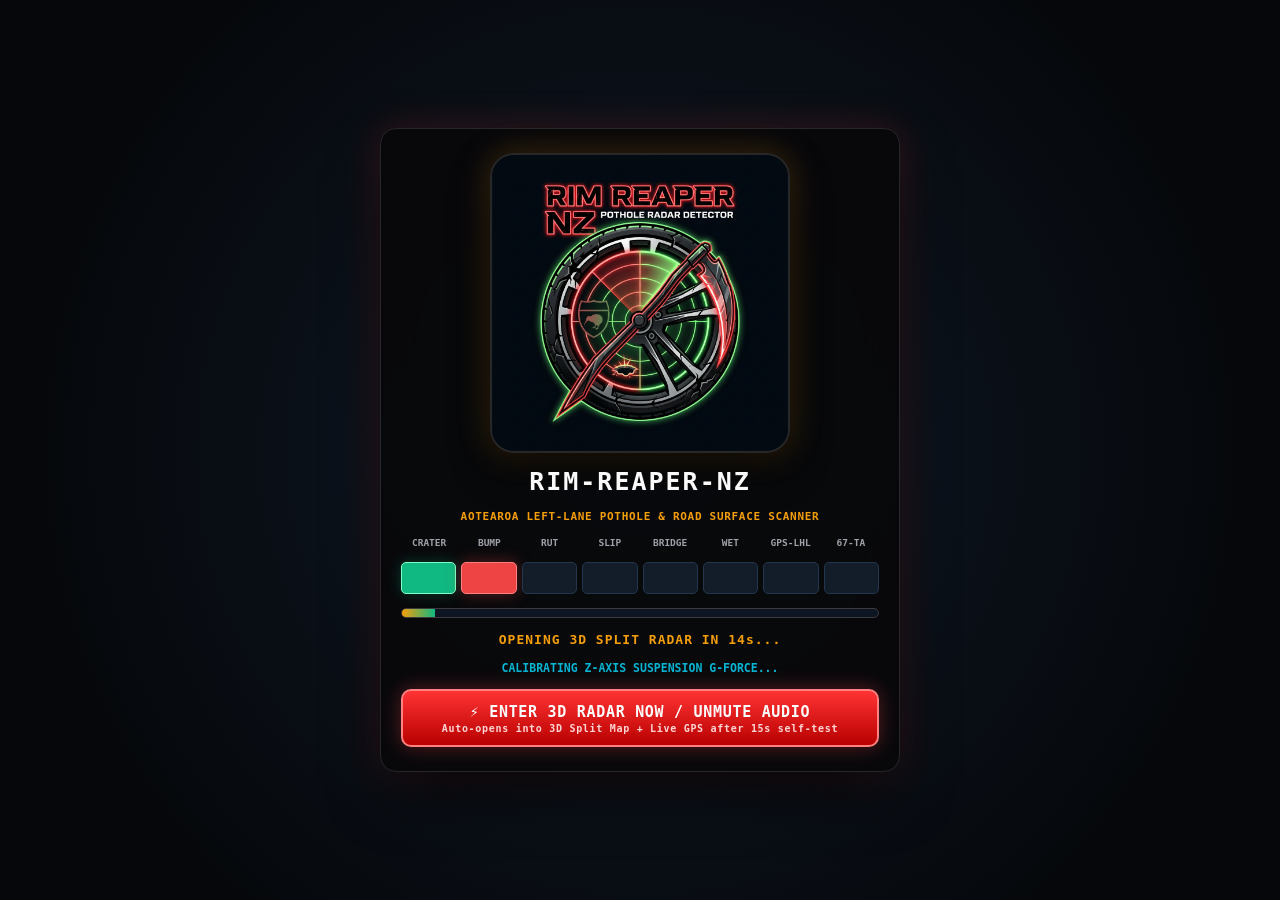
==== commit aa324881: "Fix UI layout: hide radar side panels on windowed/mobile screens and restore clean 3D Split Radar vi" ====
--- a/index.html
+++ b/index.html
@@ -53,12 +53,12 @@
       <div class="splash-progress-track">
         <div id="splash-progress-fill" class="splash-progress-fill"></div>
       </div>
-      <div id="splash-countdown-text" class="splash-countdown-text">OPENING 3D OVERLAY MAP IN 15s...</div>
+      <div id="splash-countdown-text" class="splash-countdown-text">OPENING 3D SPLIT RADAR IN 15s...</div>
       <div id="splash-status-text" class="splash-status-text">CHECKING RIM-BENDER CRATER SENSOR...</div>
 
       <button id="btn-splash-boot" type="button" class="btn-giant-log splash-boot-btn">
-        <span>⚡ ENTER 3D OVERLAY MAP NOW / UNMUTE AUDIO</span>
-        <span class="btn-giant-sub">Auto-opens into 3D Street Map Overlay + Live GPS after 15s self-test</span>
+        <span>⚡ ENTER 3D RADAR NOW / UNMUTE AUDIO</span>
+        <span class="btn-giant-sub">Auto-opens into 3D Split Map + Live GPS after 15s self-test</span>
       </button>
     </div>
   </div>
@@ -314,12 +314,12 @@
           </div>
 
           <!-- ZONE 2: Middle Interactive Map / 3D Lane with Single Location Bar + Corner View Toggle -->
-          <div id="radar-display-split" class="radar-scope-wrapper mode-3d-overlay">
+          <div id="radar-display-split" class="radar-scope-wrapper split-map-radar">
             <div id="map-device-location-bar" class="map-location-overlay" title="Tap to re-locate device GPS">
               <span id="map-loc-dot" class="loc-pulse-dot"></span>
               <span id="map-loc-text" class="nowrap">📍 LOCATING DEVICE...</span>
             </div>
-            <button id="btn-cycle-view" class="btn btn-amber map-corner-toggle" title="Cycle 3D Overlay / Split / Map / 3D Lane">🎯 3D OVERLAY</button>
+            <button id="btn-cycle-view" class="btn btn-amber map-corner-toggle" title="Cycle 3D Split / Map Only / 3D Lane">⚡ 3D SPLIT</button>
 
             <div id="radar-live-map" class="leaflet-hud-map" aria-label="Live NZ Pothole Road Map"></div>
             <div id="radar-canvas-pane" class="radar-canvas-pane">
--- a/css/styles.css
+++ b/css/styles.css
@@ -567,9 +567,10 @@
   overflow: hidden;
 }
 
-/* Hide side panels by default (< 1200px) per Decision 3 */
+/* Strictly hide side panels by default (< 1200px) per Decision 3 */
+.panel-card.radar-side-panel,
 .radar-side-panel {
-  display: none;
+  display: none !important;
 }
 
 .radar-center-column {
@@ -578,7 +579,7 @@
   height: 100%;
   display: grid;
   grid-template-rows: auto 1fr auto;
-  gap: 6px;
+  gap: 8px;
 }
 
 .panel-card {
@@ -789,7 +790,7 @@
   width: 100%;
   height: 100%;
   min-height: 120px;
-  background: radial-gradient(circle at center, rgba(15, 23, 42, 0.4) 0%, rgba(9, 9, 11, 0.8) 85%);
+  background: radial-gradient(circle at center, #0c1824 0%, #05080d 85%);
 }
 
 #radar-canvas {
@@ -817,11 +818,14 @@
   position: absolute;
   top: 8px;
   left: 8px;
-  right: 98px;
+  right: auto;
+  max-width: calc(100% - 130px);
   z-index: 600;
-  background: rgba(6, 12, 20, 0.92);
+  background: rgba(9, 9, 11, 0.94);
+  backdrop-filter: blur(8px);
+  -webkit-backdrop-filter: blur(8px);
   border: 1px solid var(--accent-green);
-  border-radius: 6px;
+  border-radius: var(--radius);
   padding: 6px 10px;
   display: flex;
   align-items: center;
@@ -1259,8 +1263,9 @@
     grid-template-columns: 1fr 1fr;
   }
 
+  .panel-card.radar-side-panel,
   .radar-side-panel {
-    display: flex;
+    display: flex !important;
   }
 
   .panel-card {
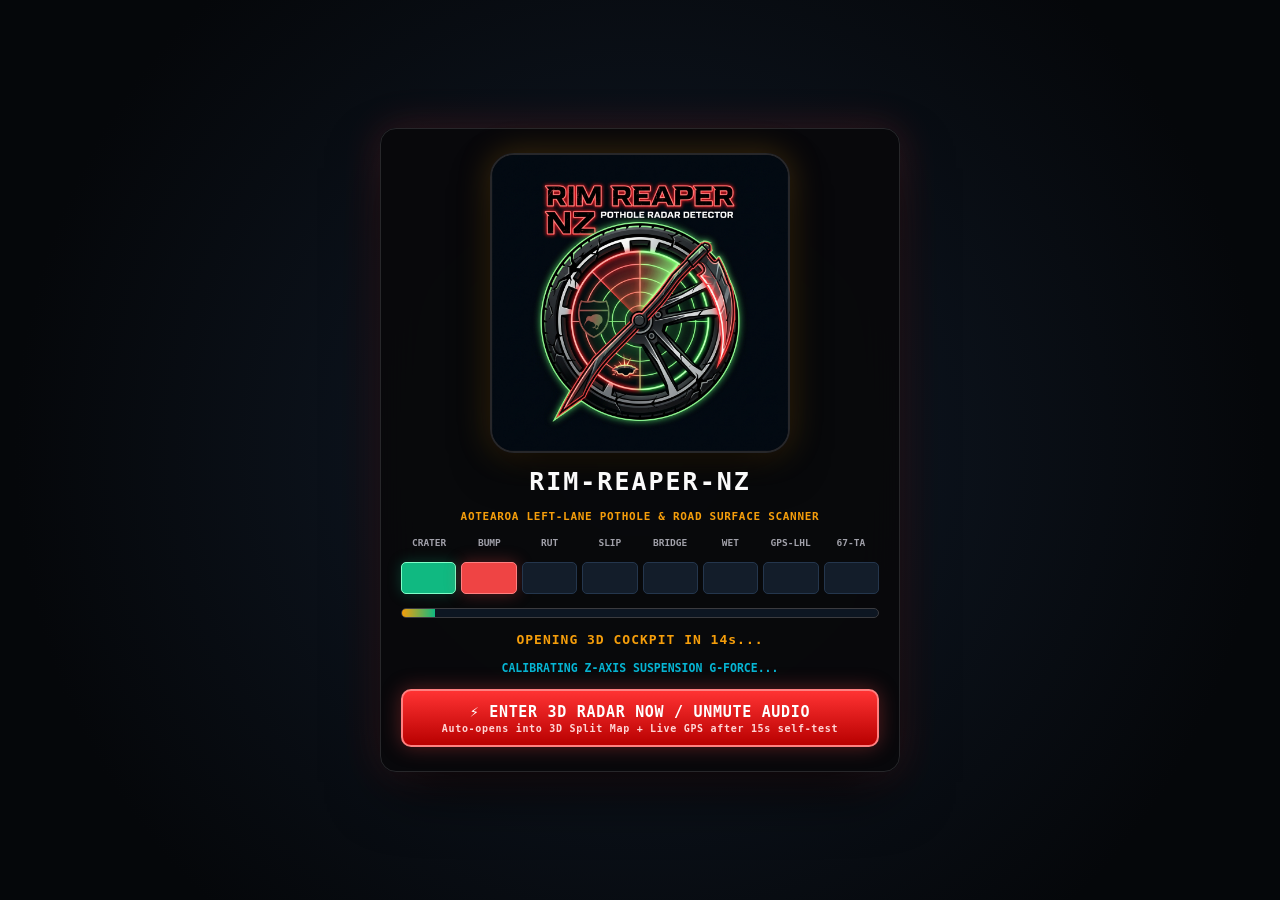
==== commit c9e49194: "feat: integrate 3D cockpit perspective ground map and native mobile HUD layout" ====
--- a/index.html
+++ b/index.html
@@ -210,10 +210,22 @@
         <a id="btn-https-switch" href="https://mrmegatronix.github.io/Rim-Reaper-NZ/" class="btn btn-amber" style="display:none;text-decoration:none;" title="Switch to HTTPS for Live Mobile GPS">🔒 HTTPS GPS</a>
         <button id="btn-install-pwa" class="btn btn-success" style="display:none;" title="Install Rim-Reaper-NZ to Phone Home Screen">📲 INSTALL</button>
         <nav class="nav-tabs" role="tablist">
-          <button id="tab-radar" class="nav-tab active" role="tab">1. DRIVE</button>
-          <button id="tab-review" class="nav-tab" role="tab">2. LOG</button>
-          <button id="tab-planner" class="nav-tab" role="tab">3. ROUTE</button>
-          <button id="tab-council" class="nav-tab" role="tab">4. REPORT</button>
+          <button id="tab-radar" class="nav-tab active" role="tab">
+            <span class="nav-tab-icon">🚘</span>
+            <span>DRIVE</span>
+          </button>
+          <button id="tab-review" class="nav-tab" role="tab">
+            <span class="nav-tab-icon">📋</span>
+            <span>LOG</span>
+          </button>
+          <button id="tab-planner" class="nav-tab" role="tab">
+            <span class="nav-tab-icon">🗺️</span>
+            <span>ROUTE</span>
+          </button>
+          <button id="tab-council" class="nav-tab" role="tab">
+            <span class="nav-tab-icon">📊</span>
+            <span>REPORT</span>
+          </button>
         </nav>
         <button id="btn-open-share" class="btn btn-amber" title="Share App via Offline QR Code">📲 SHARE</button>
         <button id="btn-open-settings" class="btn" title="Open Settings, Sound, Simulator &amp; Telemetry">⚙️</button>
@@ -281,81 +293,96 @@
           </div>
         </div>
 
-        <!-- Center 3-Zone Driving HUD (Default Full Screen on Mobile & Tablet) -->
+        <!-- Center Combined 3D Cockpit Driving HUD -->
         <div class="radar-center-column">
-          <!-- ZONE 1: Top Speed, Heading & Geiger Proximity Bar -->
-          <div id="geiger-banner" class="geiger-alert-banner">
-            <div class="geiger-top-row">
-              <div class="control-row" style="gap:8px;min-width:0;">
-                <span id="minimal-speed-pill" class="minimal-hud-speed"><span id="min-speed-num">0</span> <small>KM/H</small></span>
-                <span id="minimal-heading-pill" class="minimal-hud-heading">345° NNW • LEFT LANE</span>
-                <span id="geiger-zone-title" class="geiger-zone-title">POTHOLE SCANNER ACTIVE</span>
-              </div>
-              <span id="geiger-distance-readout" class="geiger-distance-readout">CLEAR</span>
-            </div>
-            <div class="geiger-bars">
-              <div id="geiger-seg-1" class="geiger-seg lit-green"></div>
-              <div id="geiger-seg-2" class="geiger-seg lit-green"></div>
-              <div id="geiger-seg-3" class="geiger-seg"></div>
-              <div id="geiger-seg-4" class="geiger-seg"></div>
-              <div id="geiger-seg-5" class="geiger-seg"></div>
-              <div id="geiger-seg-6" class="geiger-seg"></div>
-              <div id="geiger-seg-7" class="geiger-seg"></div>
-              <div id="geiger-seg-8" class="geiger-seg"></div>
-              <div id="geiger-seg-9" class="geiger-seg"></div>
-              <div id="geiger-seg-10" class="geiger-seg"></div>
-            </div>
-            <div class="control-row" style="justify-content:space-between;">
-              <span id="geiger-detail-line" class="hud-metric-label" style="color:var(--text-secondary);">
-                Scanning NZ Keep-Left Lane (±45° cone) • Opposite-lane potholes suppressed
-              </span>
-              <span id="hud-accuracy-val" class="hud-metric-label" style="color:var(--accent-green);">±4.1m</span>
-            </div>
-          </div>
-
-          <!-- ZONE 2: Middle Interactive Map / 3D Lane with Single Location Bar + Corner View Toggle -->
-          <div id="radar-display-split" class="radar-scope-wrapper split-map-radar">
-            <div id="map-device-location-bar" class="map-location-overlay" title="Tap to re-locate device GPS">
-              <span id="map-loc-dot" class="loc-pulse-dot"></span>
-              <span id="map-loc-text" class="nowrap">📍 LOCATING DEVICE...</span>
-            </div>
-            <button id="btn-cycle-view" class="btn btn-amber map-corner-toggle" title="Cycle 3D Split / Map Only / 3D Lane">⚡ 3D SPLIT</button>
-
-            <div id="radar-live-map" class="leaflet-hud-map" aria-label="Live NZ Pothole Road Map"></div>
+          <!-- COMBINED 3D COCKPIT STREET MAP & HEADS-UP RADAR -->
+          <div id="radar-display-split" class="radar-scope-wrapper mode-3d-cockpit">
+            <!-- 3D Perspective Map Stage -->
+            <div id="radar-3d-stage" class="radar-3d-stage">
+              <div id="radar-live-map" class="leaflet-hud-map" aria-label="Live NZ Pothole Road Map"></div>
+            </div>
+
+            <!-- Horizon Sky Gradient (Creates genuine 3D atmospheric driving horizon) -->
+            <div class="cockpit-horizon-sky"></div>
+
+            <!-- Transparent Heads-Up Radar Overlay Canvas -->
             <div id="radar-canvas-pane" class="radar-canvas-pane">
               <canvas id="radar-canvas"></canvas>
             </div>
 
-            <!-- 4-Second Pass-By Verification Banner -->
-            <div id="passby-banner" class="passby-banner">
-              <span id="passby-label" class="nowrap" style="font-family:var(--font-mono);font-size:12px;font-weight:800;color:var(--accent-cyan);">
-                PASSING POTHOLE: STILL THERE OR FIXED?
-              </span>
-              <div class="control-row">
-                <button id="btn-passby-still" class="btn btn-amber">⚠️ STILL THERE (+1)</button>
-                <button id="btn-passby-fixed" class="btn btn-success">✅ FIXED</button>
+            <!-- FLOATING HUD LAYER -->
+            <div class="hud-floating-layer">
+              <!-- Top Floating Speedometer & Geiger Proximity HUD Card -->
+              <div id="geiger-banner" class="geiger-alert-banner floating-hud-card">
+                <div class="geiger-top-row">
+                  <div class="control-row" style="gap:6px;min-width:0;">
+                    <span id="minimal-speed-pill" class="minimal-hud-speed"><span id="min-speed-num">0</span> <small>KM/H</small></span>
+                    <div class="speed-limit-disc" id="hud-speed-limit" title="Corridor Speed Limit">100</div>
+                    <span id="minimal-heading-pill" class="minimal-hud-heading">345° NNW • LEFT LANE</span>
+                    <span id="geiger-zone-title" class="geiger-zone-title">POTHOLE SCANNER ACTIVE</span>
+                  </div>
+                  <span id="geiger-distance-readout" class="geiger-distance-readout">CLEAR</span>
+                </div>
+                <div class="geiger-bars">
+                  <div id="geiger-seg-1" class="geiger-seg lit-green"></div>
+                  <div id="geiger-seg-2" class="geiger-seg lit-green"></div>
+                  <div id="geiger-seg-3" class="geiger-seg"></div>
+                  <div id="geiger-seg-4" class="geiger-seg"></div>
+                  <div id="geiger-seg-5" class="geiger-seg"></div>
+                  <div id="geiger-seg-6" class="geiger-seg"></div>
+                  <div id="geiger-seg-7" class="geiger-seg"></div>
+                  <div id="geiger-seg-8" class="geiger-seg"></div>
+                  <div id="geiger-seg-9" class="geiger-seg"></div>
+                  <div id="geiger-seg-10" class="geiger-seg"></div>
+                </div>
+                <div class="control-row" style="justify-content:space-between;">
+                  <span id="geiger-detail-line" class="hud-metric-label" style="color:var(--text-secondary);">
+                    Scanning NZ Keep-Left Lane (±45° cone) • Opposite-lane potholes suppressed
+                  </span>
+                  <span id="hud-accuracy-val" class="hud-metric-label" style="color:var(--accent-green);">±4.1m</span>
+                </div>
               </div>
-            </div>
-          </div>
-
-          <!-- ZONE 3: Bottom Giant 1-Tap Pothole Logger + Compact Action Strip -->
-          <div class="one-tap-zone">
-            <button id="btn-log-rim" class="btn-giant-log">
-              <span id="btn-giant-title">💥 TAP TO LOG POTHOLE (LEFT LANE)</span>
-              <span id="btn-giant-sub" class="btn-giant-sub">1.75s Reaction Lookback • Auto-Deduplicates ≤8m • NZ Left-Hand Lane</span>
-            </button>
-            <button id="btn-log-bump" class="btn-secondary-log" title="Log Moderate Bump / Rut">
-              <span>⚠️ BUMP</span>
-            </button>
-            <button id="btn-log-slip" class="btn-secondary-log" style="color:var(--accent-cyan);border-color:var(--accent-cyan);" title="Log Slip / Washout / Dropout">
-              <span>⛰️ SLIP</span>
-            </button>
-            <button id="btn-camera-hud" class="btn-secondary-log" style="color:var(--accent-green);border-color:var(--accent-green);" title="Snap Rear Camera Photo &amp; Log">
-              <span>📷 PHOTO</span>
-            </button>
-            <button id="btn-drive-settings" class="btn-secondary-log" style="color:var(--text-primary);border-color:var(--border-bright);" title="Open Settings, Sim &amp; Sound">
-              <span>⚙️ MORE</span>
-            </button>
+
+              <!-- Top-Right View Mode Toggle -->
+              <button id="btn-cycle-view" class="btn btn-amber map-corner-toggle" title="Cycle 3D Cockpit / 2D Map / Dual View">🚘 3D COCKPIT</button>
+
+              <!-- Location & RAMM Road Corridor Glass Bar -->
+              <div id="map-device-location-bar" class="map-location-overlay" title="Tap to re-locate device GPS">
+                <span id="map-loc-dot" class="loc-pulse-dot"></span>
+                <span id="map-loc-text" class="nowrap">📍 LOCATING DEVICE...</span>
+              </div>
+
+              <!-- 4-Second Pass-By Verification Banner -->
+              <div id="passby-banner" class="passby-banner">
+                <span id="passby-label" class="nowrap" style="font-family:var(--font-mono);font-size:12px;font-weight:800;color:var(--accent-cyan);">
+                  PASSING POTHOLE: STILL THERE OR FIXED?
+                </span>
+                <div class="control-row">
+                  <button id="btn-passby-still" class="btn btn-amber">⚠️ STILL THERE (+1)</button>
+                  <button id="btn-passby-fixed" class="btn btn-success">✅ FIXED</button>
+                </div>
+              </div>
+
+              <!-- Bottom Floating 1-Tap Action Dock -->
+              <div class="one-tap-zone floating-action-dock">
+                <button id="btn-log-rim" class="btn-giant-log">
+                  <span id="btn-giant-title">💥 TAP TO LOG POTHOLE (LEFT LANE)</span>
+                  <span id="btn-giant-sub" class="btn-giant-sub">1.75s Reaction Lookback • Auto-Deduplicates ≤8m • NZ Left-Hand Lane</span>
+                </button>
+                <button id="btn-log-bump" class="btn-secondary-log" title="Log Moderate Bump / Rut">
+                  <span>⚠️ BUMP</span>
+                </button>
+                <button id="btn-log-slip" class="btn-secondary-log" style="color:var(--accent-cyan);border-color:var(--accent-cyan);" title="Log Slip / Washout / Dropout">
+                  <span>⛰️ SLIP</span>
+                </button>
+                <button id="btn-camera-hud" class="btn-secondary-log" style="color:var(--accent-green);border-color:var(--accent-green);" title="Snap Rear Camera Photo &amp; Log">
+                  <span>📷 PHOTO</span>
+                </button>
+                <button id="btn-drive-settings" class="btn-secondary-log" style="color:var(--text-primary);border-color:var(--border-bright);" title="Open Settings, Sim &amp; Sound">
+                  <span>⚙️ MORE</span>
+                </button>
+              </div>
+            </div>
           </div>
         </div>
 
--- a/css/styles.css
+++ b/css/styles.css
@@ -502,15 +502,28 @@
   background: transparent;
   color: var(--text-secondary);
   border: none;
-  padding: 8px 4px;
+  padding: 6px 4px;
   border-radius: 6px;
   font-family: var(--font-mono);
   font-size: 11.5px;
   font-weight: 800;
   cursor: pointer;
   display: flex;
+  flex-direction: column;
   align-items: center;
   justify-content: center;
+  gap: 2px;
+}
+
+.nav-tab-icon {
+  font-size: 16px;
+  line-height: 1;
+}
+
+.nav-tab-label {
+  font-size: 10px;
+  letter-spacing: 0.5px;
+  white-space: nowrap;
 }
 
 .nav-tab.active {
@@ -577,9 +590,10 @@
   flex: 1 1 auto;
   min-height: 0;
   height: 100%;
-  display: grid;
-  grid-template-rows: auto 1fr auto;
-  gap: 8px;
+  display: flex;
+  flex-direction: column;
+  position: relative;
+  overflow: hidden;
 }
 
 .panel-card {
@@ -724,63 +738,118 @@
   position: relative;
   width: 100%;
   height: 100%;
-  min-height: 180px;
-  background: hsl(var(--card));
+  min-height: 0;
+  background: #020408;
   border: 1px solid hsl(var(--border));
   border-radius: var(--radius-lg);
   overflow: hidden;
-  display: grid;
-}
-
-.radar-scope-wrapper.mode-3d-overlay {
+}
+
+/* --- Mode 1: 3D Cockpit Driving Map (True 3D Perspective Ground Plane) --- */
+.radar-scope-wrapper.mode-3d-cockpit {
   display: block;
-}
-
-.radar-scope-wrapper.mode-3d-overlay .leaflet-hud-map {
+  perspective: 720px;
+  perspective-origin: 50% 82%;
+}
+
+.mode-3d-cockpit .radar-3d-stage {
+  position: absolute;
+  left: -20%;
+  width: 140%;
+  top: 8%;
+  height: 135%;
+  transform-origin: 50% 85%;
+  transform: rotateX(46deg) translateY(-4%);
+  box-shadow: 0 0 50px rgba(0, 0, 0, 0.95);
+  z-index: 2;
+}
+
+.mode-3d-cockpit .leaflet-hud-map {
+  width: 100%;
+  height: 100%;
+  min-height: 0;
+  background: #080d14;
+}
+
+.mode-3d-cockpit .radar-canvas-pane {
   position: absolute;
   inset: 0;
   width: 100%;
   height: 100%;
-  min-height: 0;
-  z-index: 1;
-  border-bottom: none;
-}
-
-.radar-scope-wrapper.mode-3d-overlay .radar-canvas-pane {
+  background: transparent;
+  pointer-events: none;
+  z-index: 15;
+}
+
+/* Atmospheric Horizon Sky Gradient */
+.cockpit-horizon-sky {
+  position: absolute;
+  top: 0;
+  left: 0;
+  right: 0;
+  height: 38%;
+  background: linear-gradient(180deg, #020408 0%, rgba(5, 12, 22, 0.96) 45%, rgba(9, 22, 40, 0.70) 75%, transparent 100%);
+  pointer-events: none;
+  z-index: 10;
+  border-bottom: 1px solid rgba(0, 212, 255, 0.28);
+  box-shadow: 0 4px 25px rgba(0, 212, 255, 0.18);
+}
+
+/* --- Mode 2: 2D Orthogonal Street Map Only --- */
+.radar-scope-wrapper.mode-map-only {
+  display: block;
+  perspective: none;
+}
+
+.mode-map-only .radar-3d-stage {
   position: absolute;
   inset: 0;
   width: 100%;
   height: 100%;
-  min-height: 0;
-  background: transparent;
-  pointer-events: none;
-  z-index: 20;
-}
-
-.radar-scope-wrapper.mode-map-only,
-.radar-scope-wrapper.mode-scope-only {
-  grid-template-columns: 1fr;
-  grid-template-rows: 1fr;
-}
-
-.radar-scope-wrapper.mode-map-only .radar-canvas-pane,
-.radar-scope-wrapper.mode-scope-only .leaflet-hud-map {
-  display: none;
-}
-
+  transform: none;
+  z-index: 2;
+}
+
+.mode-map-only .cockpit-horizon-sky,
+.mode-map-only .radar-canvas-pane {
+  display: none !important;
+}
+
+/* --- Mode 3: Dual View (Split 2D Map & 3D Radar) --- */
 .radar-scope-wrapper.split-map-radar {
+  display: grid;
   grid-template-columns: 1fr;
   grid-template-rows: 1fr 1fr;
-}
-
-.radar-scope-wrapper.split-map-radar .leaflet-hud-map {
+  perspective: none;
+}
+
+.split-map-radar .radar-3d-stage {
+  position: relative;
+  inset: auto;
+  width: 100%;
+  height: 100%;
+  transform: none;
   border-bottom: 1.5px solid hsl(var(--border));
+  z-index: 2;
+}
+
+.split-map-radar .cockpit-horizon-sky {
+  display: none !important;
+}
+
+.split-map-radar .radar-canvas-pane {
+  position: relative;
+  width: 100%;
+  height: 100%;
+  display: block;
+  z-index: 2;
+  pointer-events: auto;
 }
 
 .leaflet-hud-map {
   width: 100%;
   height: 100%;
-  min-height: 120px;
+  min-height: 100px;
   background: hsl(var(--background));
   z-index: 1;
 }
@@ -789,7 +858,7 @@
   position: relative;
   width: 100%;
   height: 100%;
-  min-height: 120px;
+  min-height: 100px;
   background: radial-gradient(circle at center, #0c1824 0%, #05080d 85%);
 }
 
@@ -812,6 +881,85 @@
 
 .leaflet-tile-pane {
   filter: invert(100%) hue-rotate(180deg) brightness(85%) contrast(96%) grayscale(30%);
+}
+
+/* --- Floating Native App HUD Overlay Layer --- */
+.hud-floating-layer {
+  position: absolute;
+  inset: 0;
+  pointer-events: none;
+  z-index: 100;
+  display: flex;
+  flex-direction: column;
+  justify-content: space-between;
+  padding: 8px;
+}
+
+.hud-floating-layer > * {
+  pointer-events: auto;
+}
+
+.hud-floating-layer .floating-hud-card {
+  margin: 0;
+  max-width: 680px;
+  width: 100%;
+  align-self: center;
+  background: rgba(9, 9, 11, 0.90);
+  backdrop-filter: blur(12px);
+  -webkit-backdrop-filter: blur(12px);
+  border: 1px solid hsl(var(--border));
+  box-shadow: 0 8px 32px rgba(0, 0, 0, 0.65), 0 0 12px rgba(0, 212, 255, 0.12);
+  border-radius: var(--radius-lg);
+  z-index: 120;
+}
+
+.hud-floating-layer .map-location-overlay {
+  position: static;
+  align-self: center;
+  margin: 6px 0 0 0;
+  max-width: 680px;
+  width: 100%;
+  box-sizing: border-box;
+  background: rgba(9, 9, 11, 0.90);
+  backdrop-filter: blur(10px);
+  -webkit-backdrop-filter: blur(10px);
+  border: 1px solid rgba(0, 245, 140, 0.4);
+  box-shadow: 0 4px 16px rgba(0, 0, 0, 0.5);
+  border-radius: var(--radius);
+  z-index: 125;
+}
+
+.hud-floating-layer .map-corner-toggle {
+  position: absolute;
+  top: 10px;
+  right: 10px;
+  z-index: 130;
+  min-height: 31px;
+  box-shadow: 0 4px 16px rgba(0, 0, 0, 0.65);
+}
+
+.hud-floating-layer .passby-banner {
+  align-self: center;
+  max-width: 580px;
+  width: 100%;
+  margin-bottom: 6px;
+  z-index: 125;
+}
+
+.hud-floating-layer .floating-action-dock {
+  width: 100%;
+  max-width: 680px;
+  align-self: center;
+  margin-top: auto;
+  margin-bottom: 2px;
+  padding: 8px;
+  background: rgba(9, 9, 11, 0.92);
+  backdrop-filter: blur(14px);
+  -webkit-backdrop-filter: blur(14px);
+  border: 1px solid hsl(var(--border));
+  border-radius: var(--radius-lg);
+  box-shadow: 0 8px 30px rgba(0, 0, 0, 0.7);
+  z-index: 120;
 }
 
 .map-location-overlay {
@@ -1286,6 +1434,11 @@
     grid-template-rows: 1fr;
   }
 
+  .split-map-radar .radar-3d-stage {
+    border-bottom: none;
+    border-right: 1.5px solid hsl(var(--border));
+  }
+
   .export-preview {
     max-height: none;
   }
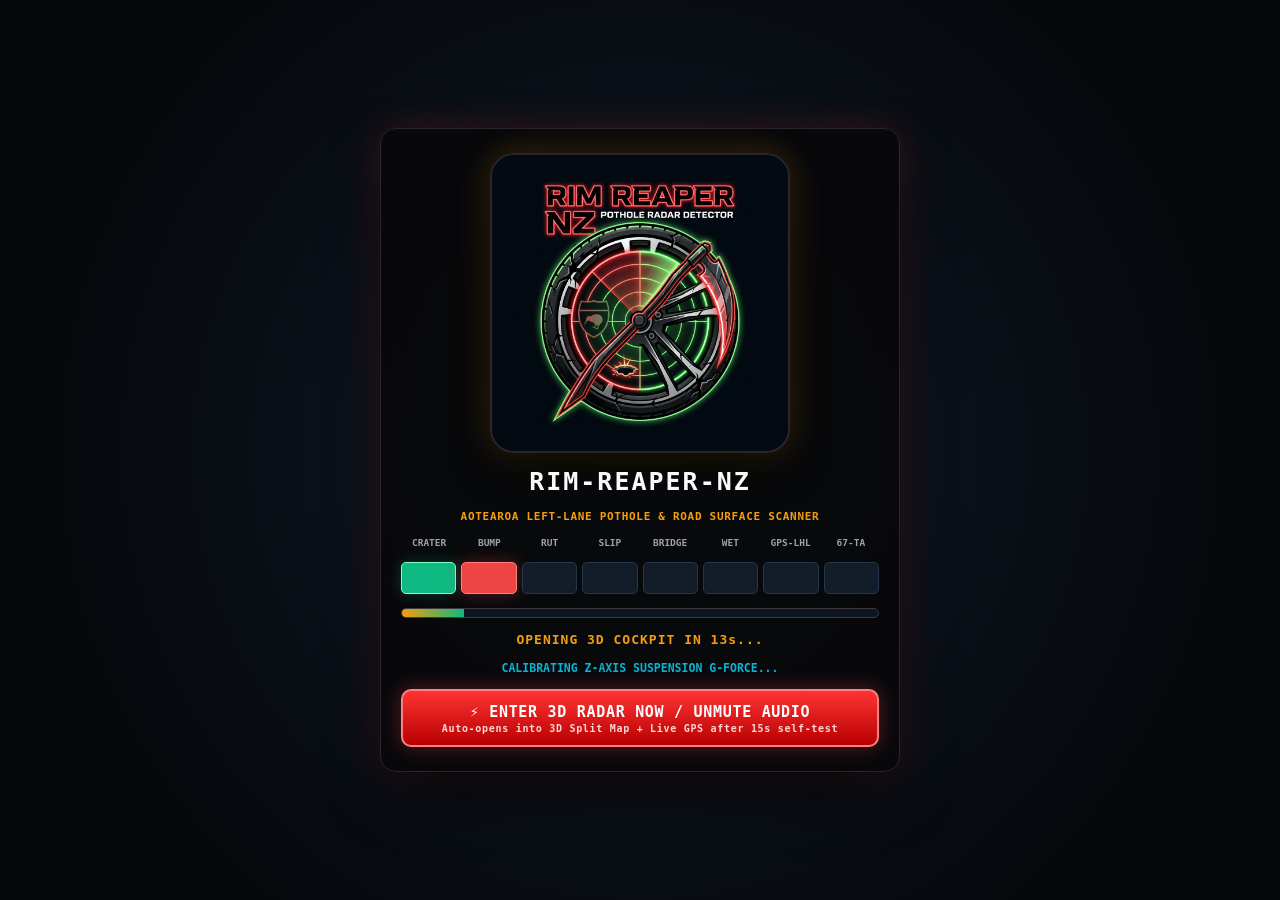
==== commit 47b63b7a: "feat: default to Google/Waze dark maps with offline caching and 3D GPS navigation" ====
--- a/index.html
+++ b/index.html
@@ -179,6 +179,26 @@
               <span class="hud-metric-label">FIXED</span>
               <span id="sheet-stat-fixed" class="hud-metric-value" style="font-size:14px;color:var(--accent-green);">1</span>
             </div>
+          </div>
+        </div>
+
+        <!-- 5. Map Engine & Offline Maps (Google / Waze / Satellite / OSM) -->
+        <div class="nz-lane-diagram">
+          <span class="hud-metric-label" style="color:var(--accent-cyan);">🗺️ MAP ENGINE &amp; OFFLINE TILES (GOOGLE / WAZE / OSM)</span>
+          <div class="control-row" style="flex-wrap:wrap;gap:8px;">
+            <select id="sel-map-provider" class="input-field" title="Select Map Provider">
+              <option value="google-dark" selected>🚗 Google Maps / Waze (Dark GPS)</option>
+              <option value="google-day">☀️ Google Maps (Daylight Waze)</option>
+              <option value="google-satellite">🛰️ Google Hybrid (Satellite + Roads)</option>
+              <option value="osm-dark">🌑 OpenStreetMap (Dark GPS)</option>
+              <option value="osm-day">🗺️ OpenStreetMap (Daylight)</option>
+            </select>
+            <button id="btn-download-offline-pack" class="btn btn-cyan" title="Download current corridor tiles for offline driving">
+              ⬇️ CACHE OFFLINE MAP (15KM)
+            </button>
+          </div>
+          <div id="offline-cache-status" style="font-family:var(--font-mono);font-size:11px;color:var(--accent-green);margin-top:4px;">
+            100% Offline Capable: All road tiles automatically cached to phone memory for zero-cellular rural driving.
           </div>
         </div>
       </div>
@@ -312,39 +332,44 @@
 
             <!-- FLOATING HUD LAYER -->
             <div class="hud-floating-layer">
-              <!-- Top Floating Speedometer & Geiger Proximity HUD Card -->
-              <div id="geiger-banner" class="geiger-alert-banner floating-hud-card">
-                <div class="geiger-top-row">
-                  <div class="control-row" style="gap:6px;min-width:0;">
-                    <span id="minimal-speed-pill" class="minimal-hud-speed"><span id="min-speed-num">0</span> <small>KM/H</small></span>
-                    <div class="speed-limit-disc" id="hud-speed-limit" title="Corridor Speed Limit">100</div>
-                    <span id="minimal-heading-pill" class="minimal-hud-heading">345° NNW • LEFT LANE</span>
-                    <span id="geiger-zone-title" class="geiger-zone-title">POTHOLE SCANNER ACTIVE</span>
+              <!-- Top Floating Bar: Speedometer & Geiger Proximity HUD Card + Map Mode Controls -->
+              <div class="hud-top-bar">
+                <div id="geiger-banner" class="geiger-alert-banner floating-hud-card">
+                  <div class="geiger-top-row">
+                    <div class="control-row" style="gap:6px;min-width:0;">
+                      <span id="minimal-speed-pill" class="minimal-hud-speed"><span id="min-speed-num">0</span> <small>KM/H</small></span>
+                      <div class="speed-limit-disc" id="hud-speed-limit" title="Corridor Speed Limit">100</div>
+                      <span id="minimal-heading-pill" class="minimal-hud-heading">345° NNW • LEFT LANE</span>
+                      <span id="geiger-zone-title" class="geiger-zone-title">POTHOLE SCANNER ACTIVE</span>
+                    </div>
+                    <span id="geiger-distance-readout" class="geiger-distance-readout">CLEAR</span>
                   </div>
-                  <span id="geiger-distance-readout" class="geiger-distance-readout">CLEAR</span>
+                  <div class="geiger-bars">
+                    <div id="geiger-seg-1" class="geiger-seg lit-green"></div>
+                    <div id="geiger-seg-2" class="geiger-seg lit-green"></div>
+                    <div id="geiger-seg-3" class="geiger-seg"></div>
+                    <div id="geiger-seg-4" class="geiger-seg"></div>
+                    <div id="geiger-seg-5" class="geiger-seg"></div>
+                    <div id="geiger-seg-6" class="geiger-seg"></div>
+                    <div id="geiger-seg-7" class="geiger-seg"></div>
+                    <div id="geiger-seg-8" class="geiger-seg"></div>
+                    <div id="geiger-seg-9" class="geiger-seg"></div>
+                    <div id="geiger-seg-10" class="geiger-seg"></div>
+                  </div>
+                  <div class="control-row" style="justify-content:space-between;">
+                    <span id="geiger-detail-line" class="hud-metric-label" style="color:var(--text-secondary);">
+                      Scanning NZ Keep-Left Lane (±45° cone) • Opposite-lane potholes suppressed
+                    </span>
+                    <span id="hud-accuracy-val" class="hud-metric-label" style="color:var(--accent-green);">±4.1m</span>
+                  </div>
                 </div>
-                <div class="geiger-bars">
-                  <div id="geiger-seg-1" class="geiger-seg lit-green"></div>
-                  <div id="geiger-seg-2" class="geiger-seg lit-green"></div>
-                  <div id="geiger-seg-3" class="geiger-seg"></div>
-                  <div id="geiger-seg-4" class="geiger-seg"></div>
-                  <div id="geiger-seg-5" class="geiger-seg"></div>
-                  <div id="geiger-seg-6" class="geiger-seg"></div>
-                  <div id="geiger-seg-7" class="geiger-seg"></div>
-                  <div id="geiger-seg-8" class="geiger-seg"></div>
-                  <div id="geiger-seg-9" class="geiger-seg"></div>
-                  <div id="geiger-seg-10" class="geiger-seg"></div>
-                </div>
-                <div class="control-row" style="justify-content:space-between;">
-                  <span id="geiger-detail-line" class="hud-metric-label" style="color:var(--text-secondary);">
-                    Scanning NZ Keep-Left Lane (±45° cone) • Opposite-lane potholes suppressed
-                  </span>
-                  <span id="hud-accuracy-val" class="hud-metric-label" style="color:var(--accent-green);">±4.1m</span>
+
+                <!-- Top-Right Controls: Map Provider (Waze / Google / Sat / OSM) + 3D View Mode -->
+                <div class="map-corner-controls">
+                  <button id="btn-map-layer" class="btn btn-cyan map-corner-btn" title="Cycle Map Layer: Waze Dark, Google Satellite, OSM">🚗 WAZE DARK</button>
+                  <button id="btn-cycle-view" class="btn btn-amber map-corner-btn" title="Cycle 3D Cockpit / 2D Map / Dual View">🚘 3D COCKPIT</button>
                 </div>
               </div>
-
-              <!-- Top-Right View Mode Toggle -->
-              <button id="btn-cycle-view" class="btn btn-amber map-corner-toggle" title="Cycle 3D Cockpit / 2D Map / Dual View">🚘 3D COCKPIT</button>
 
               <!-- Location & RAMM Road Corridor Glass Bar -->
               <div id="map-device-location-bar" class="map-location-overlay" title="Tap to re-locate device GPS">
--- a/css/styles.css
+++ b/css/styles.css
@@ -748,27 +748,32 @@
 /* --- Mode 1: 3D Cockpit Driving Map (True 3D Perspective Ground Plane) --- */
 .radar-scope-wrapper.mode-3d-cockpit {
   display: block;
-  perspective: 720px;
+  perspective: 750px;
   perspective-origin: 50% 82%;
+  background: #020408;
 }
 
 .mode-3d-cockpit .radar-3d-stage {
   position: absolute;
-  left: -20%;
-  width: 140%;
-  top: 8%;
-  height: 135%;
+  left: -35%;
+  width: 170%;
+  top: -95%;
+  height: 270%;
   transform-origin: 50% 85%;
-  transform: rotateX(46deg) translateY(-4%);
-  box-shadow: 0 0 50px rgba(0, 0, 0, 0.95);
+  transform: rotateX(54deg) translateY(-8%);
+  box-shadow: 0 0 60px rgba(0, 0, 0, 0.98);
   z-index: 2;
+  overflow: hidden;
 }
 
 .mode-3d-cockpit .leaflet-hud-map {
   width: 100%;
   height: 100%;
   min-height: 0;
-  background: #080d14;
+  background: #05080e;
+  transform-origin: 50% 50%;
+  transform: rotate(calc(-1deg * var(--vehicle-heading, 0)));
+  transition: transform 0.35s cubic-bezier(0.2, 0.8, 0.3, 1);
 }
 
 .mode-3d-cockpit .radar-canvas-pane {
@@ -787,12 +792,12 @@
   top: 0;
   left: 0;
   right: 0;
-  height: 38%;
-  background: linear-gradient(180deg, #020408 0%, rgba(5, 12, 22, 0.96) 45%, rgba(9, 22, 40, 0.70) 75%, transparent 100%);
+  height: 48%;
+  background: linear-gradient(180deg, #010306 0%, rgba(3, 7, 14, 0.98) 40%, rgba(4, 12, 24, 0.65) 75%, transparent 100%);
   pointer-events: none;
   z-index: 10;
-  border-bottom: 1px solid rgba(0, 212, 255, 0.28);
-  box-shadow: 0 4px 25px rgba(0, 212, 255, 0.18);
+  border-bottom: 1px solid rgba(0, 212, 255, 0.35);
+  box-shadow: 0 6px 30px rgba(0, 212, 255, 0.22);
 }
 
 /* --- Mode 2: 2D Orthogonal Street Map Only --- */
@@ -808,6 +813,10 @@
   height: 100%;
   transform: none;
   z-index: 2;
+}
+
+.mode-map-only .leaflet-hud-map {
+  transform: none;
 }
 
 .mode-map-only .cockpit-horizon-sky,
@@ -831,6 +840,10 @@
   transform: none;
   border-bottom: 1.5px solid hsl(var(--border));
   z-index: 2;
+}
+
+.split-map-radar .leaflet-hud-map {
+  transform: none;
 }
 
 .split-map-radar .cockpit-horizon-sky {
@@ -880,7 +893,97 @@
 }
 
 .leaflet-tile-pane {
-  filter: invert(100%) hue-rotate(180deg) brightness(85%) contrast(96%) grayscale(30%);
+  filter: contrast(106%) brightness(96%);
+}
+
+.leaflet-container {
+  background: #06090e !important;
+}
+
+/* --- GPS Navigation Puck & Hazard Pins --- */
+.gps-puck-wrapper {
+  background: transparent !important;
+  border: none !important;
+}
+
+.gps-puck-inner {
+  position: relative;
+  width: 44px;
+  height: 44px;
+  display: flex;
+  align-items: center;
+  justify-content: center;
+  transform-origin: 50% 50%;
+  will-change: transform;
+}
+
+.gps-beam-pulse {
+  position: absolute;
+  inset: 2px;
+  border-radius: 50%;
+  background: radial-gradient(circle, rgba(0, 245, 140, 0.5) 0%, rgba(0, 245, 140, 0.12) 60%, transparent 72%);
+  animation: gpsPulse 2.2s infinite cubic-bezier(0.2, 0.7, 0.4, 1);
+  pointer-events: none;
+}
+
+@keyframes gpsPulse {
+  0% { transform: scale(0.6); opacity: 0.95; }
+  100% { transform: scale(1.65); opacity: 0; }
+}
+
+.gps-puck-svg {
+  position: relative;
+  z-index: 2;
+  filter: drop-shadow(0 4px 10px rgba(0, 0, 0, 0.85));
+}
+
+.gps-hazard-pin-wrap {
+  background: transparent !important;
+  border: none !important;
+}
+
+.gps-hazard-pin {
+  width: 28px;
+  height: 28px;
+  border-radius: 50%;
+  background: rgba(9, 13, 20, 0.94);
+  border: 2px solid var(--accent-red);
+  display: flex;
+  align-items: center;
+  justify-content: center;
+  font-size: 13px;
+  box-shadow: 0 4px 14px rgba(0, 0, 0, 0.85);
+  cursor: pointer;
+  transition: transform 0.18s ease;
+}
+
+.gps-hazard-pin:hover {
+  transform: scale(1.22);
+}
+
+.gps-hazard-pin.severity-rim {
+  border-color: #ff2a2a;
+  box-shadow: 0 0 14px rgba(255, 42, 42, 0.75);
+}
+
+.gps-hazard-pin.severity-bump {
+  border-color: #ffb000;
+  box-shadow: 0 0 14px rgba(255, 176, 0, 0.75);
+}
+
+.gps-hazard-pin.severity-slip {
+  border-color: #00d4ff;
+  box-shadow: 0 0 14px rgba(0, 212, 255, 0.75);
+}
+
+.gps-hazard-pin.status-fixed {
+  border-color: #00f58c;
+  box-shadow: 0 0 14px rgba(0, 245, 140, 0.75);
+}
+
+.hazard-emoji {
+  line-height: 1;
+  filter: drop-shadow(0 1px 2px rgba(0, 0, 0, 0.8));
 }
 
 /* --- Floating Native App HUD Overlay Layer --- */
@@ -899,11 +1002,21 @@
   pointer-events: auto;
 }
 
-.hud-floating-layer .floating-hud-card {
+.hud-top-bar {
+  display: flex;
+  align-items: flex-start;
+  justify-content: space-between;
+  gap: 8px;
+  width: 100%;
+  max-width: 960px;
+  align-self: center;
+  z-index: 120;
+}
+
+.hud-top-bar .floating-hud-card {
+  flex: 1 1 auto;
+  min-width: 0;
   margin: 0;
-  max-width: 680px;
-  width: 100%;
-  align-self: center;
   background: rgba(9, 9, 11, 0.90);
   backdrop-filter: blur(12px);
   -webkit-backdrop-filter: blur(12px);
@@ -911,6 +1024,37 @@
   box-shadow: 0 8px 32px rgba(0, 0, 0, 0.65), 0 0 12px rgba(0, 212, 255, 0.12);
   border-radius: var(--radius-lg);
   z-index: 120;
+}
+
+.hud-top-bar .map-corner-controls {
+  display: flex;
+  flex-direction: column;
+  gap: 6px;
+  flex-shrink: 0;
+  z-index: 130;
+}
+
+.map-corner-btn {
+  min-height: 31px;
+  padding: 5px 10px;
+  font-family: var(--font-mono);
+  font-size: 11px;
+  font-weight: 800;
+  letter-spacing: 0.5px;
+  border-radius: var(--radius);
+  box-shadow: 0 4px 16px rgba(0, 0, 0, 0.65);
+}
+
+@media (max-width: 680px) {
+  .hud-top-bar {
+    flex-direction: column;
+    align-items: stretch;
+    gap: 6px;
+  }
+  .hud-top-bar .map-corner-controls {
+    flex-direction: row;
+    justify-content: flex-end;
+  }
 }
 
 .hud-floating-layer .map-location-overlay {
@@ -929,13 +1073,24 @@
   z-index: 125;
 }
 
-.hud-floating-layer .map-corner-toggle {
-  position: absolute;
-  top: 10px;
-  right: 10px;
-  z-index: 130;
-  min-height: 31px;
-  box-shadow: 0 4px 16px rgba(0, 0, 0, 0.65);
+/* --- Map Tile Provider Filters --- */
+body.tile-mode-google-dark .leaflet-tile-pane,
+.tile-mode-google-dark .leaflet-tile-pane {
+  filter: invert(100%) hue-rotate(180deg) brightness(88%) contrast(94%) saturate(85%) !important;
+}
+
+body.tile-mode-osm-dark .leaflet-tile-pane,
+.tile-mode-osm-dark .leaflet-tile-pane {
+  filter: invert(100%) hue-rotate(180deg) brightness(85%) contrast(96%) grayscale(25%) !important;
+}
+
+body.tile-mode-google-day .leaflet-tile-pane,
+body.tile-mode-osm-day .leaflet-tile-pane,
+body.tile-mode-satellite .leaflet-tile-pane,
+.tile-mode-google-day .leaflet-tile-pane,
+.tile-mode-osm-day .leaflet-tile-pane,
+.tile-mode-satellite .leaflet-tile-pane {
+  filter: none !important;
 }
 
 .hud-floating-layer .passby-banner {
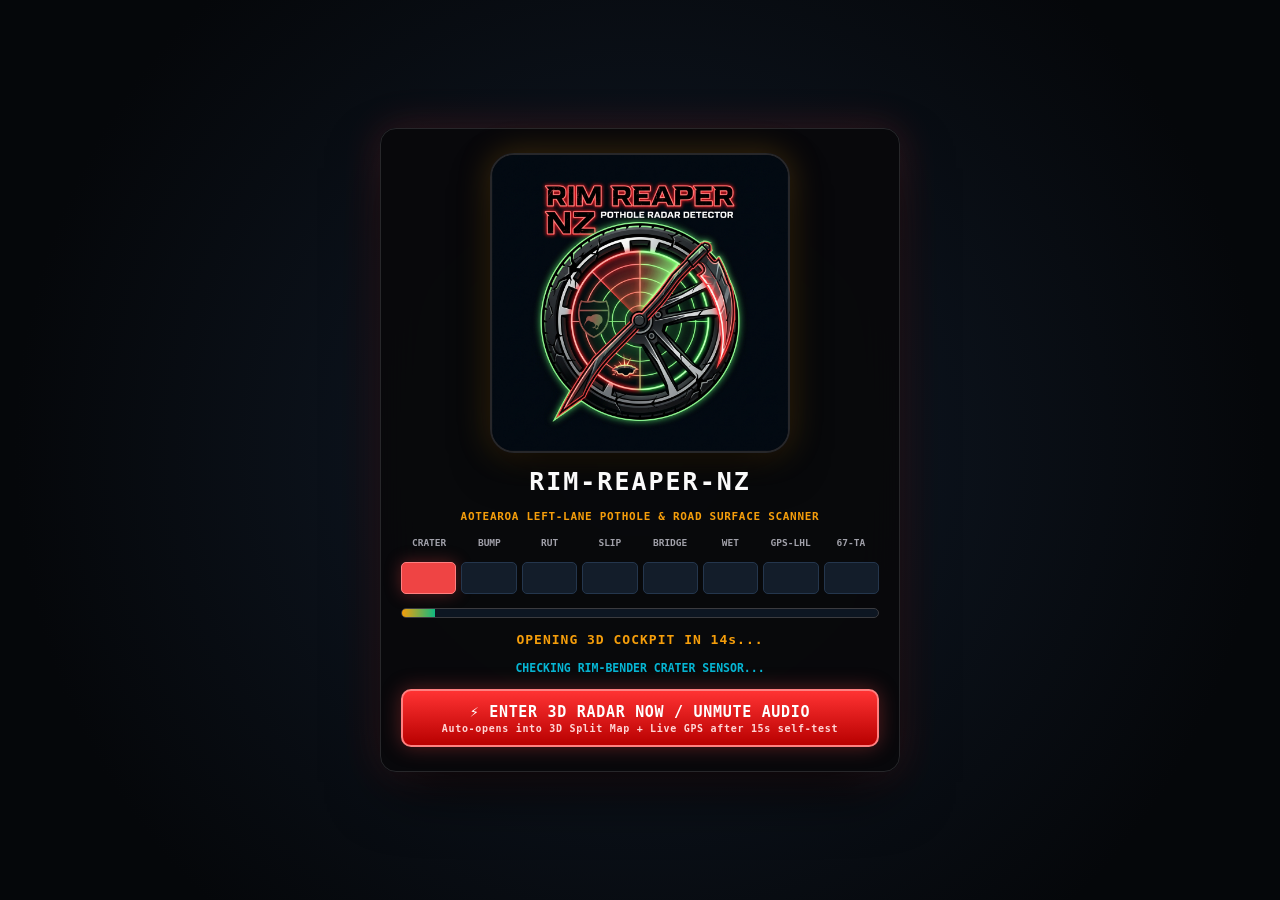
==== commit 104383e3: "feat: add GPS lane guidance HUD and real sensors mode button to purge fake data" ====
--- a/index.html
+++ b/index.html
@@ -114,7 +114,22 @@
           </div>
         </div>
 
-        <!-- 3. Test Drive Simulator & Quick Defaults -->
+        <!-- 3. Test Mode, Fake Data Purge & Quick Defaults -->
+        <div class="nz-lane-diagram" id="card-fake-data-control" style="border:1px solid rgba(239, 68, 68, 0.45);background:rgba(239, 68, 68, 0.08);">
+          <div class="control-row" style="justify-content:space-between;align-items:center;">
+            <span class="hud-metric-label" style="color:var(--accent-red);font-weight:900;">🚫 REAL SENSORS ONLY (FAKE DATA PURGE)</span>
+            <span id="fake-data-badge" class="status-pill stat-unreported">DEMO DATA ACTIVE</span>
+          </div>
+          <div class="control-row" style="margin-top:6px;">
+            <button id="btn-toggle-fake-data" class="btn btn-danger" style="flex:1;font-weight:800;letter-spacing:0.5px;padding:10px 14px;">
+              🚫 TURN OFF ALL FAKE DATA (REAL SENSORS ONLY)
+            </button>
+          </div>
+          <div id="fake-data-status-note" style="font-family:var(--font-mono);font-size:11px;color:var(--text-secondary);margin-top:5px;line-height:1.4;">
+            Purges all 11 seed demo potholes, stops test drive simulation, and runs 100% on live physical GPS and motion sensors.
+          </div>
+        </div>
+
         <div class="nz-lane-diagram">
           <span class="hud-metric-label" style="color:var(--accent-amber);">TEST MODE (NZ HIGHWAY SIMULATOR) &amp; LOG DEFAULTS</span>
           <div class="control-row">
@@ -371,6 +386,43 @@
                 </div>
               </div>
 
+              <!-- GPS Lane Guidance HUD Banner (Waze / CarPlay Style) -->
+              <div id="lane-guidance-bar" class="lane-guidance-card floating-hud-card" aria-label="GPS Lane Guidance">
+                <div class="lane-guidance-top">
+                  <div class="lane-matrix" id="lane-guidance-matrix">
+                    <div class="lane-unit lane-left-active" id="lane-unit-left" title="NZ Left-Hand Lane (Active Driving Lane)">
+                      <span class="lane-unit-arrow">▲</span>
+                      <span class="lane-unit-label">LEFT</span>
+                      <span class="lane-unit-badge">KEEP LEFT</span>
+                    </div>
+                    <div class="lane-unit lane-center" id="lane-unit-center" title="Center / Passing Lane">
+                      <span class="lane-unit-arrow">▲</span>
+                      <span class="lane-unit-label">PASSING</span>
+                      <span class="lane-unit-badge">OVERTAKE</span>
+                    </div>
+                    <div class="lane-unit lane-opposing" id="lane-unit-opposing" title="Opposing Traffic Lane">
+                      <span class="lane-unit-arrow">▼</span>
+                      <span class="lane-unit-label">OPPOSING</span>
+                      <span class="lane-unit-badge">ONCOMING</span>
+                    </div>
+                  </div>
+
+                  <div class="lane-guidance-info">
+                    <div class="lane-guidance-status-row">
+                      <span id="lane-guidance-badge" class="lane-guidance-status-pill stat-ok">LANE CLEAR</span>
+                      <span id="lane-tactical-advisory" class="lane-guidance-advisory-pill">KEEP LEFT</span>
+                      <span id="lane-guidance-track-pill" class="lane-guidance-track-pill">LEFT WHEELTRACK</span>
+                    </div>
+                    <div id="lane-guidance-instruction" class="lane-guidance-instruction">
+                      STAY IN LEFT LANE • ROAD CLEAR
+                    </div>
+                    <div id="lane-guidance-detail" class="lane-guidance-detail">
+                      NZ Road Code Rule 2.1: Drive on the left side of the road
+                    </div>
+                  </div>
+                </div>
+              </div>
+
               <!-- Location & RAMM Road Corridor Glass Bar -->
               <div id="map-device-location-bar" class="map-location-overlay" title="Tap to re-locate device GPS">
                 <span id="map-loc-dot" class="loc-pulse-dot"></span>
@@ -765,16 +817,16 @@
   </div>
 
   <script src="https://unpkg.com/leaflet@1.9.4/dist/leaflet.js" crossorigin=""></script>
-  <script src="./js/qrcode.min.js?v=2.2.0"></script>
-  <script src="./js/nz-councils.js?v=2.2.0"></script>
-  <script src="./js/db.js?v=2.2.0"></script>
-  <script src="./js/audio-radar.js?v=2.2.0"></script>
-  <script src="./js/geo-lane.js?v=2.2.0"></script>
-  <script src="./js/ui-core.js?v=2.2.0"></script>
-  <script src="./js/maps.js?v=2.2.0"></script>
-  <script src="./js/drive.js?v=2.2.0"></script>
-  <script src="./js/log.js?v=2.2.0"></script>
-  <script src="./js/report.js?v=2.2.0"></script>
-  <script src="./js/app.js?v=2.2.0"></script>
+  <script src="./js/qrcode.min.js?v=2.3.0"></script>
+  <script src="./js/nz-councils.js?v=2.3.0"></script>
+  <script src="./js/db.js?v=2.3.0"></script>
+  <script src="./js/audio-radar.js?v=2.3.0"></script>
+  <script src="./js/geo-lane.js?v=2.3.0"></script>
+  <script src="./js/ui-core.js?v=2.3.0"></script>
+  <script src="./js/maps.js?v=2.3.0"></script>
+  <script src="./js/drive.js?v=2.3.0"></script>
+  <script src="./js/log.js?v=2.3.0"></script>
+  <script src="./js/report.js?v=2.3.0"></script>
+  <script src="./js/app.js?v=2.3.0"></script>
 </body>
 </html>
--- a/css/styles.css
+++ b/css/styles.css
@@ -1057,6 +1057,209 @@
   }
 }
 
+/* ==========================================================================
+   GPS Lane Guidance HUD Card (Waze / CarPlay Style)
+   ========================================================================== */
+.lane-guidance-card {
+  width: 100%;
+  max-width: 960px;
+  align-self: center;
+  margin: 4px 0 0 0;
+  padding: 6px 10px;
+  background: rgba(9, 9, 11, 0.92);
+  backdrop-filter: blur(12px);
+  -webkit-backdrop-filter: blur(12px);
+  border: 1px solid hsl(var(--border));
+  border-radius: var(--radius-lg);
+  box-shadow: 0 4px 20px rgba(0, 0, 0, 0.65), 0 0 10px rgba(0, 245, 140, 0.08);
+  display: flex;
+  flex-direction: column;
+  gap: 4px;
+  pointer-events: auto;
+  z-index: 120;
+}
+
+.lane-guidance-top {
+  display: flex;
+  align-items: center;
+  gap: 10px;
+  min-width: 0;
+}
+
+.lane-matrix {
+  display: flex;
+  align-items: center;
+  gap: 4px;
+  flex-shrink: 0;
+}
+
+.lane-unit {
+  display: flex;
+  flex-direction: column;
+  align-items: center;
+  justify-content: center;
+  width: 46px;
+  height: 44px;
+  background: rgba(255, 255, 255, 0.04);
+  border: 1.5px solid rgba(255, 255, 255, 0.12);
+  border-radius: var(--radius);
+  transition: all 0.2s ease;
+  user-select: none;
+}
+
+.lane-unit-arrow {
+  font-size: 15px;
+  font-weight: 900;
+  line-height: 1;
+}
+
+.lane-unit-label {
+  font-size: 8px;
+  font-weight: 800;
+  letter-spacing: 0.5px;
+  margin-top: 1px;
+  white-space: nowrap;
+}
+
+.lane-unit-badge {
+  font-size: 7px;
+  font-weight: 700;
+  opacity: 0.75;
+  white-space: nowrap;
+}
+
+/* Active Left Lane */
+.lane-unit.lane-left-active {
+  background: rgba(0, 245, 140, 0.16);
+  border-color: var(--accent-green);
+  color: var(--accent-green);
+  box-shadow: 0 0 10px rgba(0, 245, 140, 0.35);
+}
+
+.lane-unit.guidance-recommended {
+  background: rgba(0, 212, 255, 0.22);
+  border-color: var(--accent-cyan);
+  color: var(--accent-cyan);
+  box-shadow: 0 0 12px rgba(0, 212, 255, 0.5);
+  transform: scale(1.04);
+}
+
+.lane-unit.hazard-alert-left,
+.lane-unit.hazard-alert-right {
+  background: rgba(255, 42, 42, 0.24);
+  border-color: var(--accent-red);
+  color: var(--accent-red);
+  box-shadow: 0 0 12px rgba(255, 42, 42, 0.5);
+}
+
+.lane-unit.lane-opposing {
+  opacity: 0.45;
+  color: var(--text-secondary);
+  border-style: dashed;
+}
+
+.lane-guidance-info {
+  display: flex;
+  flex-direction: column;
+  gap: 2px;
+  min-width: 0;
+  flex: 1 1 auto;
+}
+
+.lane-guidance-status-row {
+  display: flex;
+  align-items: center;
+  gap: 6px;
+  white-space: nowrap;
+}
+
+.lane-guidance-status-pill {
+  font-family: var(--font-mono);
+  font-size: 10px;
+  font-weight: 800;
+  padding: 1px 7px;
+  border-radius: 9999px;
+  letter-spacing: 0.5px;
+  text-transform: uppercase;
+}
+
+.lane-guidance-status-pill.stat-ok {
+  background: rgba(0, 245, 140, 0.15);
+  color: var(--accent-green);
+  border: 1px solid rgba(0, 245, 140, 0.4);
+}
+
+.lane-guidance-status-pill.stat-warning {
+  background: rgba(255, 176, 0, 0.2);
+  color: var(--accent-amber);
+  border: 1px solid var(--accent-amber);
+}
+
+.lane-guidance-status-pill.stat-danger {
+  background: rgba(255, 42, 42, 0.25);
+  color: var(--accent-red);
+  border: 1px solid var(--accent-red);
+}
+
+.lane-guidance-advisory-pill {
+  font-family: var(--font-mono);
+  font-size: 9px;
+  font-weight: 700;
+  padding: 1px 6px;
+  border-radius: 4px;
+  background: rgba(0, 212, 255, 0.12);
+  color: var(--accent-cyan);
+  border: 1px solid rgba(0, 212, 255, 0.3);
+}
+
+.lane-guidance-track-pill {
+  font-family: var(--font-mono);
+  font-size: 9px;
+  color: var(--text-secondary);
+  white-space: nowrap;
+}
+
+.lane-guidance-instruction {
+  font-size: 13px;
+  font-weight: 800;
+  color: var(--text-primary);
+  white-space: nowrap;
+  overflow: hidden;
+  text-overflow: ellipsis;
+  letter-spacing: 0.3px;
+}
+
+.lane-guidance-detail {
+  font-size: 10px;
+  font-family: var(--font-mono);
+  color: var(--text-secondary);
+  white-space: nowrap;
+  overflow: hidden;
+  text-overflow: ellipsis;
+}
+
+@media (max-width: 680px) {
+  .lane-unit {
+    width: 36px;
+    height: 38px;
+  }
+  .lane-unit-arrow {
+    font-size: 12px;
+  }
+  .lane-unit-label {
+    font-size: 7px;
+  }
+  .lane-unit-badge {
+    display: none;
+  }
+  .lane-guidance-instruction {
+    font-size: 11px;
+  }
+  .lane-guidance-detail {
+    font-size: 9px;
+  }
+}
+
 .hud-floating-layer .map-location-overlay {
   position: static;
   align-self: center;
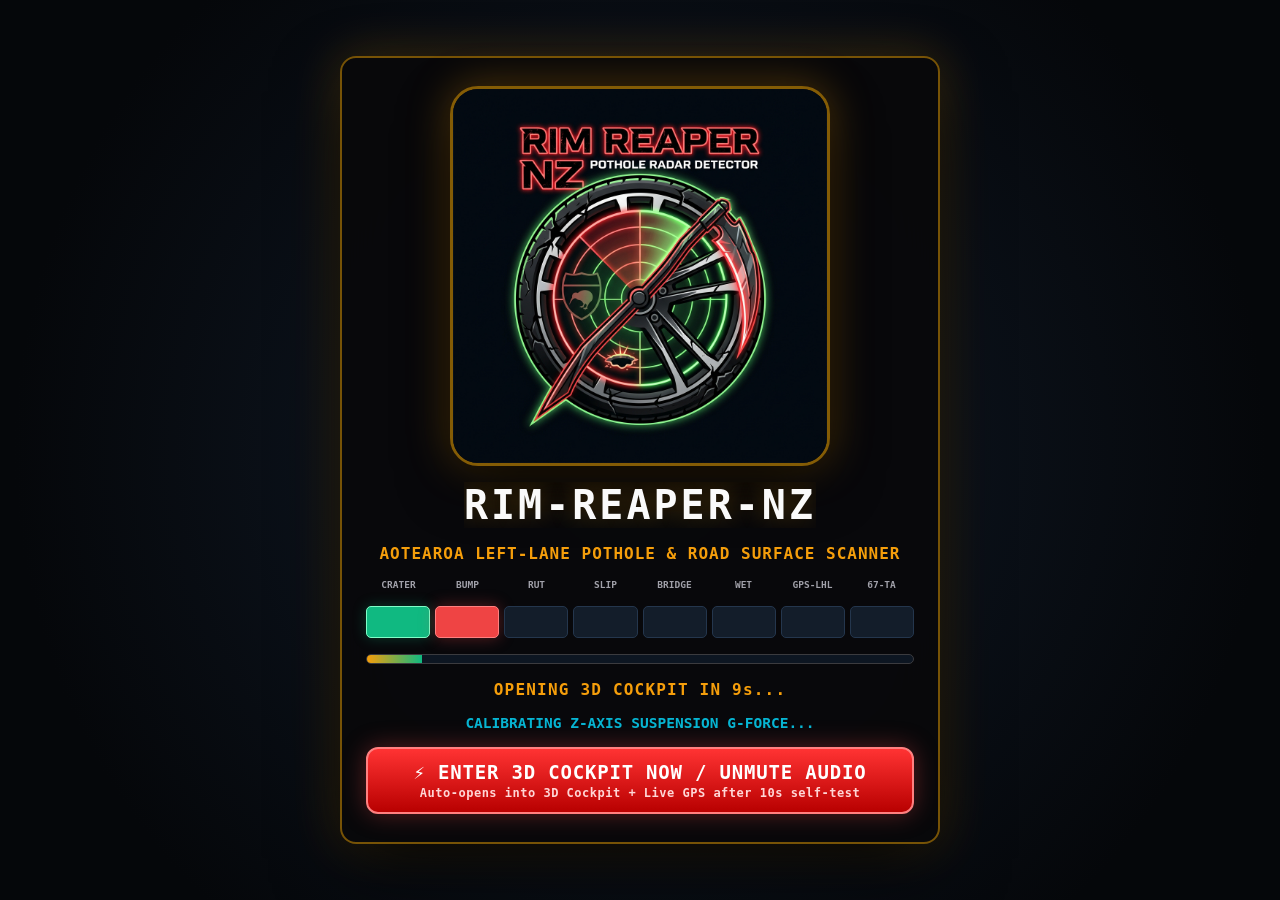
==== commit aa9f00b9: "feat: 10s splash countdown, enlarged logo & typography, mobile thumb dock, robotic radar voice alert" ====
--- a/index.html
+++ b/index.html
@@ -13,7 +13,7 @@
   <link rel="apple-touch-icon" href="./logo.jpg" />
   <link rel="manifest" href="./manifest.json" />
   <link rel="stylesheet" href="https://unpkg.com/leaflet@1.9.4/dist/leaflet.css" crossorigin="" />
-  <link rel="stylesheet" href="./css/styles.css?v=2.2.0" />
+  <link rel="stylesheet" href="./css/styles.css?v=2.4.0" />
 </head>
 <body>
   <!-- Hidden Rear Smartphone Camera Input for Instant Pothole Evidence Capture -->
@@ -53,12 +53,12 @@
       <div class="splash-progress-track">
         <div id="splash-progress-fill" class="splash-progress-fill"></div>
       </div>
-      <div id="splash-countdown-text" class="splash-countdown-text">OPENING 3D SPLIT RADAR IN 15s...</div>
+      <div id="splash-countdown-text" class="splash-countdown-text">OPENING 3D COCKPIT IN 10s...</div>
       <div id="splash-status-text" class="splash-status-text">CHECKING RIM-BENDER CRATER SENSOR...</div>
 
       <button id="btn-splash-boot" type="button" class="btn-giant-log splash-boot-btn">
-        <span>⚡ ENTER 3D RADAR NOW / UNMUTE AUDIO</span>
-        <span class="btn-giant-sub">Auto-opens into 3D Split Map + Live GPS after 15s self-test</span>
+        <span>⚡ ENTER 3D COCKPIT NOW / UNMUTE AUDIO</span>
+        <span class="btn-giant-sub">Auto-opens into 3D Cockpit + Live GPS after 10s self-test</span>
       </button>
     </div>
   </div>
@@ -243,7 +243,7 @@
 
       <div class="top-controls">
         <a id="btn-https-switch" href="https://mrmegatronix.github.io/Rim-Reaper-NZ/" class="btn btn-amber" style="display:none;text-decoration:none;" title="Switch to HTTPS for Live Mobile GPS">🔒 HTTPS GPS</a>
-        <button id="btn-install-pwa" class="btn btn-success" style="display:none;" title="Install Rim-Reaper-NZ to Phone Home Screen">📲 INSTALL</button>
+        <button id="btn-install-pwa" class="btn btn-success" style="display:none;" title="Install Rim-Reaper-NZ to Phone Home Screen"><span>📲</span><span class="btn-lbl"> INSTALL</span></button>
         <nav class="nav-tabs" role="tablist">
           <button id="tab-radar" class="nav-tab active" role="tab">
             <span class="nav-tab-icon">🚘</span>
@@ -262,7 +262,7 @@
             <span>REPORT</span>
           </button>
         </nav>
-        <button id="btn-open-share" class="btn btn-amber" title="Share App via Offline QR Code">📲 SHARE</button>
+        <button id="btn-open-share" class="btn btn-amber" title="Share App via Offline QR Code"><span>📲</span><span class="btn-lbl"> SHARE</span></button>
         <button id="btn-open-settings" class="btn" title="Open Settings, Sound, Simulator &amp; Telemetry">⚙️</button>
         <div class="hud-clock live-clock-target" aria-label="Digital Clock">20<span class="blink-colon">:</span>00<span class="blink-colon">:</span>00</div>
       </div>
@@ -817,16 +817,16 @@
   </div>
 
   <script src="https://unpkg.com/leaflet@1.9.4/dist/leaflet.js" crossorigin=""></script>
-  <script src="./js/qrcode.min.js?v=2.3.0"></script>
-  <script src="./js/nz-councils.js?v=2.3.0"></script>
-  <script src="./js/db.js?v=2.3.0"></script>
-  <script src="./js/audio-radar.js?v=2.3.0"></script>
-  <script src="./js/geo-lane.js?v=2.3.0"></script>
-  <script src="./js/ui-core.js?v=2.3.0"></script>
-  <script src="./js/maps.js?v=2.3.0"></script>
-  <script src="./js/drive.js?v=2.3.0"></script>
-  <script src="./js/log.js?v=2.3.0"></script>
-  <script src="./js/report.js?v=2.3.0"></script>
-  <script src="./js/app.js?v=2.3.0"></script>
+  <script src="./js/qrcode.min.js?v=2.4.0"></script>
+  <script src="./js/nz-councils.js?v=2.4.0"></script>
+  <script src="./js/db.js?v=2.4.0"></script>
+  <script src="./js/audio-radar.js?v=2.4.0"></script>
+  <script src="./js/geo-lane.js?v=2.4.0"></script>
+  <script src="./js/ui-core.js?v=2.4.0"></script>
+  <script src="./js/maps.js?v=2.4.0"></script>
+  <script src="./js/drive.js?v=2.4.0"></script>
+  <script src="./js/log.js?v=2.4.0"></script>
+  <script src="./js/report.js?v=2.4.0"></script>
+  <script src="./js/app.js?v=2.4.0"></script>
 </body>
 </html>
--- a/css/styles.css
+++ b/css/styles.css
@@ -205,28 +205,28 @@
 
 .boot-splash-card {
   width: 100%;
-  max-width: 520px;
-  background: hsl(var(--card) / 0.95);
-  backdrop-filter: blur(20px);
-  -webkit-backdrop-filter: blur(20px);
-  border: 1px solid hsl(var(--border));
+  max-width: 600px;
+  background: hsl(var(--card) / 0.96);
+  backdrop-filter: blur(24px);
+  -webkit-backdrop-filter: blur(24px);
+  border: 2px solid rgba(255, 176, 0, 0.45);
   border-radius: var(--radius-xl);
-  padding: 24px 20px;
-  display: flex;
-  flex-direction: column;
-  align-items: center;
-  gap: 14px;
-  box-shadow: 0 25px 65px -15px rgba(0, 0, 0, 0.9), 0 0 40px rgba(239, 68, 68, 0.2);
+  padding: 28px 24px;
+  display: flex;
+  flex-direction: column;
+  align-items: center;
+  gap: 16px;
+  box-shadow: 0 25px 75px -10px rgba(0, 0, 0, 0.95), 0 0 50px rgba(245, 158, 11, 0.25);
   text-align: center;
 }
 
 .boot-splash-logo {
-  width: clamp(210px, 58vw, 300px);
-  height: clamp(210px, 58vw, 300px);
-  border-radius: 24px;
+  width: clamp(260px, 72vw, 380px);
+  height: clamp(260px, 72vw, 380px);
+  border-radius: 28px;
   object-fit: cover;
-  border: 2px solid hsl(var(--border));
-  box-shadow: 0 16px 48px -12px rgba(0, 0, 0, 0.9), 0 0 32px rgba(245, 158, 11, 0.25);
+  border: 3px solid rgba(255, 176, 0, 0.5);
+  box-shadow: 0 20px 60px -10px rgba(0, 0, 0, 0.95), 0 0 40px rgba(245, 158, 11, 0.35);
   cursor: pointer;
   transition: transform 0.2s ease, box-shadow 0.2s ease;
 }
@@ -237,18 +237,19 @@
 
 .boot-splash-title {
   font-family: var(--font-mono);
-  font-size: 25px;
+  font-size: clamp(28px, 6.8vw, 40px);
   font-weight: 900;
-  letter-spacing: 2px;
+  letter-spacing: 3px;
   color: var(--text-primary);
+  text-shadow: 0 0 24px rgba(255, 176, 0, 0.3);
 }
 
 .boot-splash-sub {
   font-family: var(--font-mono);
-  font-size: 11px;
+  font-size: clamp(12.5px, 3.4vw, 16px);
   font-weight: 800;
   color: var(--accent-amber);
-  letter-spacing: 0.7px;
+  letter-spacing: 1px;
 }
 
 .splash-channel-labels {
@@ -315,22 +316,25 @@
 
 .splash-countdown-text {
   font-family: var(--font-mono);
-  font-size: 13px;
+  font-size: 16px;
   font-weight: 900;
   color: var(--accent-amber);
-  letter-spacing: 1px;
+  letter-spacing: 1.2px;
 }
 
 .splash-status-text {
   font-family: var(--font-mono);
-  font-size: 11.5px;
+  font-size: 14.5px;
   font-weight: 800;
   color: var(--accent-cyan);
 }
 
 .splash-boot-btn {
   width: 100%;
-  min-height: 62px;
+  min-height: 68px;
+  font-size: 17px;
+  font-weight: 900;
+  border-radius: var(--radius-lg);
 }
 
 /* ==========================================================================
@@ -487,42 +491,43 @@
   left: 0;
   right: 0;
   width: 100vw;
-  height: calc(56px + env(safe-area-inset-bottom, 0px));
-  padding: 5px 8px calc(5px + env(safe-area-inset-bottom, 0px));
+  height: calc(64px + env(safe-area-inset-bottom, 0px));
+  padding: 6px 8px calc(6px + env(safe-area-inset-bottom, 0px));
   background: rgba(7, 11, 17, 0.98);
   border-top: 2px solid var(--border-bright);
   display: grid;
   grid-template-columns: repeat(4, 1fr);
-  gap: 6px;
+  gap: 8px;
   z-index: 1500;
-  box-shadow: 0 -4px 20px rgba(0, 0, 0, 0.7);
+  box-shadow: 0 -4px 25px rgba(0, 0, 0, 0.8);
 }
 
 .nav-tab {
   background: transparent;
   color: var(--text-secondary);
   border: none;
-  padding: 6px 4px;
-  border-radius: 6px;
-  font-family: var(--font-mono);
-  font-size: 11.5px;
+  padding: 8px 4px;
+  border-radius: 8px;
+  font-family: var(--font-mono);
+  font-size: 12px;
   font-weight: 800;
   cursor: pointer;
   display: flex;
   flex-direction: column;
   align-items: center;
   justify-content: center;
-  gap: 2px;
+  gap: 3px;
+  transition: all 0.15s ease;
 }
 
 .nav-tab-icon {
-  font-size: 16px;
+  font-size: 19px;
   line-height: 1;
 }
 
 .nav-tab-label {
-  font-size: 10px;
-  letter-spacing: 0.5px;
+  font-size: 11px;
+  letter-spacing: 0.6px;
   white-space: nowrap;
 }
 
@@ -666,24 +671,26 @@
 
 .geiger-zone-title {
   font-family: var(--font-mono);
-  font-size: 12px;
+  font-size: 14px;
   font-weight: 900;
   color: var(--text-primary);
+  letter-spacing: 0.5px;
 }
 
 .geiger-distance-readout {
   font-family: var(--font-mono);
-  font-size: 18px;
+  font-size: 22px;
   font-weight: 900;
   color: var(--accent-amber);
   flex-shrink: 0;
+  text-shadow: 0 0 10px rgba(255, 176, 0, 0.4);
 }
 
 .geiger-bars {
   display: grid;
   grid-template-columns: repeat(10, 1fr);
   gap: 5px;
-  height: 26px;
+  height: 28px;
 }
 
 .geiger-seg {
@@ -700,32 +707,34 @@
 .minimal-hud-speed {
   display: inline-flex;
   align-items: baseline;
-  gap: 3px;
+  gap: 4px;
   background: #060b12;
   border: 2px solid var(--accent-green);
-  border-radius: 7px;
-  padding: 2px 8px;
-  font-family: var(--font-mono);
-  font-size: 19px;
+  border-radius: 8px;
+  padding: 3px 10px;
+  font-family: var(--font-mono);
+  font-size: 26px;
   font-weight: 900;
   color: var(--accent-green);
   flex-shrink: 0;
+  box-shadow: 0 0 12px rgba(0, 245, 140, 0.25);
 }
 
 .minimal-hud-speed small {
-  font-size: 9.5px;
-  color: var(--text-secondary);
+  font-size: 11px;
+  font-weight: 800;
+  color: rgba(255, 255, 255, 0.85);
 }
 
 .minimal-hud-heading {
   display: inline-flex;
   align-items: center;
-  background: rgba(0, 212, 255, 0.14);
-  border: 1px solid var(--accent-cyan);
+  background: rgba(0, 212, 255, 0.16);
+  border: 1.5px solid var(--accent-cyan);
   border-radius: 6px;
-  padding: 3px 7px;
-  font-family: var(--font-mono);
-  font-size: 11px;
+  padding: 4px 8px;
+  font-family: var(--font-mono);
+  font-size: 13px;
   font-weight: 800;
   color: var(--accent-cyan);
   flex-shrink: 0;
@@ -1046,6 +1055,60 @@
 }
 
 @media (max-width: 680px) {
+  .top-bar {
+    padding: 4px 8px;
+    gap: 6px;
+  }
+  .brand-cluster {
+    flex-shrink: 0;
+    min-width: max-content;
+  }
+  .brand-title {
+    font-size: 13px;
+    font-weight: 900;
+    letter-spacing: 0.5px;
+    white-space: nowrap;
+  }
+  .top-controls {
+    gap: 4px;
+    flex-shrink: 0;
+  }
+  #btn-install-pwa,
+  #btn-open-share {
+    padding: 4px 7px;
+    font-size: 12px;
+    letter-spacing: 0;
+    min-height: 32px;
+  }
+  #btn-open-settings {
+    padding: 4px 8px;
+    font-size: 13px;
+    min-height: 32px;
+  }
+  .hud-clock {
+    font-size: 11px;
+    padding: 4px 6px;
+    letter-spacing: 0;
+    flex-shrink: 0;
+    white-space: nowrap;
+  }
+  .btn-lbl {
+    display: none;
+  }
+  .geiger-zone-title {
+    display: none;
+  }
+  .minimal-hud-heading {
+    max-width: 125px;
+    white-space: nowrap;
+    overflow: hidden;
+    text-overflow: ellipsis;
+    font-size: 11.5px;
+    padding: 3px 5px;
+  }
+  .geiger-distance-readout {
+    font-size: 17px;
+  }
   .hud-top-bar {
     flex-direction: column;
     align-items: stretch;
@@ -1175,64 +1238,66 @@
 
 .lane-guidance-status-pill {
   font-family: var(--font-mono);
-  font-size: 10px;
-  font-weight: 800;
-  padding: 1px 7px;
+  font-size: 11px;
+  font-weight: 900;
+  padding: 2px 8px;
   border-radius: 9999px;
   letter-spacing: 0.5px;
   text-transform: uppercase;
 }
 
 .lane-guidance-status-pill.stat-ok {
-  background: rgba(0, 245, 140, 0.15);
+  background: rgba(0, 245, 140, 0.18);
   color: var(--accent-green);
-  border: 1px solid rgba(0, 245, 140, 0.4);
+  border: 1px solid rgba(0, 245, 140, 0.45);
 }
 
 .lane-guidance-status-pill.stat-warning {
-  background: rgba(255, 176, 0, 0.2);
+  background: rgba(255, 176, 0, 0.22);
   color: var(--accent-amber);
   border: 1px solid var(--accent-amber);
 }
 
 .lane-guidance-status-pill.stat-danger {
-  background: rgba(255, 42, 42, 0.25);
+  background: rgba(255, 42, 42, 0.28);
   color: var(--accent-red);
   border: 1px solid var(--accent-red);
 }
 
 .lane-guidance-advisory-pill {
   font-family: var(--font-mono);
-  font-size: 9px;
+  font-size: 10.5px;
+  font-weight: 800;
+  padding: 2px 7px;
+  border-radius: 4px;
+  background: rgba(0, 212, 255, 0.16);
+  color: var(--accent-cyan);
+  border: 1px solid rgba(0, 212, 255, 0.4);
+}
+
+.lane-guidance-track-pill {
+  font-family: var(--font-mono);
+  font-size: 10.5px;
   font-weight: 700;
-  padding: 1px 6px;
-  border-radius: 4px;
-  background: rgba(0, 212, 255, 0.12);
-  color: var(--accent-cyan);
-  border: 1px solid rgba(0, 212, 255, 0.3);
-}
-
-.lane-guidance-track-pill {
-  font-family: var(--font-mono);
-  font-size: 9px;
-  color: var(--text-secondary);
+  color: #cbd5e1;
   white-space: nowrap;
 }
 
 .lane-guidance-instruction {
-  font-size: 13px;
-  font-weight: 800;
-  color: var(--text-primary);
+  font-size: 15px;
+  font-weight: 900;
+  color: #ffffff;
   white-space: nowrap;
   overflow: hidden;
   text-overflow: ellipsis;
-  letter-spacing: 0.3px;
+  letter-spacing: 0.4px;
 }
 
 .lane-guidance-detail {
-  font-size: 10px;
-  font-family: var(--font-mono);
-  color: var(--text-secondary);
+  font-size: 12px;
+  font-weight: 700;
+  font-family: var(--font-mono);
+  color: #cbd5e1;
   white-space: nowrap;
   overflow: hidden;
   text-overflow: ellipsis;
@@ -1240,23 +1305,23 @@
 
 @media (max-width: 680px) {
   .lane-unit {
-    width: 36px;
-    height: 38px;
+    width: 44px;
+    height: 44px;
   }
   .lane-unit-arrow {
-    font-size: 12px;
+    font-size: 16px;
   }
   .lane-unit-label {
-    font-size: 7px;
+    font-size: 8.5px;
   }
   .lane-unit-badge {
     display: none;
   }
   .lane-guidance-instruction {
+    font-size: 13.5px;
+  }
+  .lane-guidance-detail {
     font-size: 11px;
-  }
-  .lane-guidance-detail {
-    font-size: 9px;
   }
 }
 
@@ -1398,20 +1463,20 @@
   background: linear-gradient(180deg, #ff3333 0%, #b80000 100%);
   color: #ffffff;
   border: 2px solid #ff8080;
-  border-radius: 10px;
-  padding: 10px 12px;
-  min-height: 58px;
-  font-family: var(--font-mono);
-  font-size: 15px;
+  border-radius: 12px;
+  padding: 12px 14px;
+  min-height: 64px;
+  font-family: var(--font-mono);
+  font-size: 19px;
   font-weight: 900;
-  letter-spacing: 0.7px;
+  letter-spacing: 0.8px;
   cursor: pointer;
   display: flex;
   flex-direction: column;
   align-items: center;
   justify-content: center;
-  gap: 2px;
-  box-shadow: 0 0 20px var(--accent-red-glow);
+  gap: 3px;
+  box-shadow: 0 0 24px var(--accent-red-glow);
 }
 
 .btn-giant-log:active {
@@ -1419,20 +1484,21 @@
 }
 
 .btn-giant-sub {
-  font-size: 10px;
-  font-weight: 600;
+  font-size: 12px;
+  font-weight: 700;
   color: #ffd6d6;
+  letter-spacing: 0.5px;
 }
 
 .btn-secondary-log {
   background: linear-gradient(180deg, #212f45 0%, #131c2b 100%);
   color: var(--accent-amber);
-  border: 1px solid var(--accent-amber);
-  border-radius: 8px;
-  padding: 8px 6px;
-  min-height: 42px;
-  font-family: var(--font-mono);
-  font-size: 11.5px;
+  border: 1.5px solid var(--accent-amber);
+  border-radius: 10px;
+  padding: 10px 8px;
+  min-height: 48px;
+  font-family: var(--font-mono);
+  font-size: 13.5px;
   font-weight: 800;
   cursor: pointer;
   display: flex;
